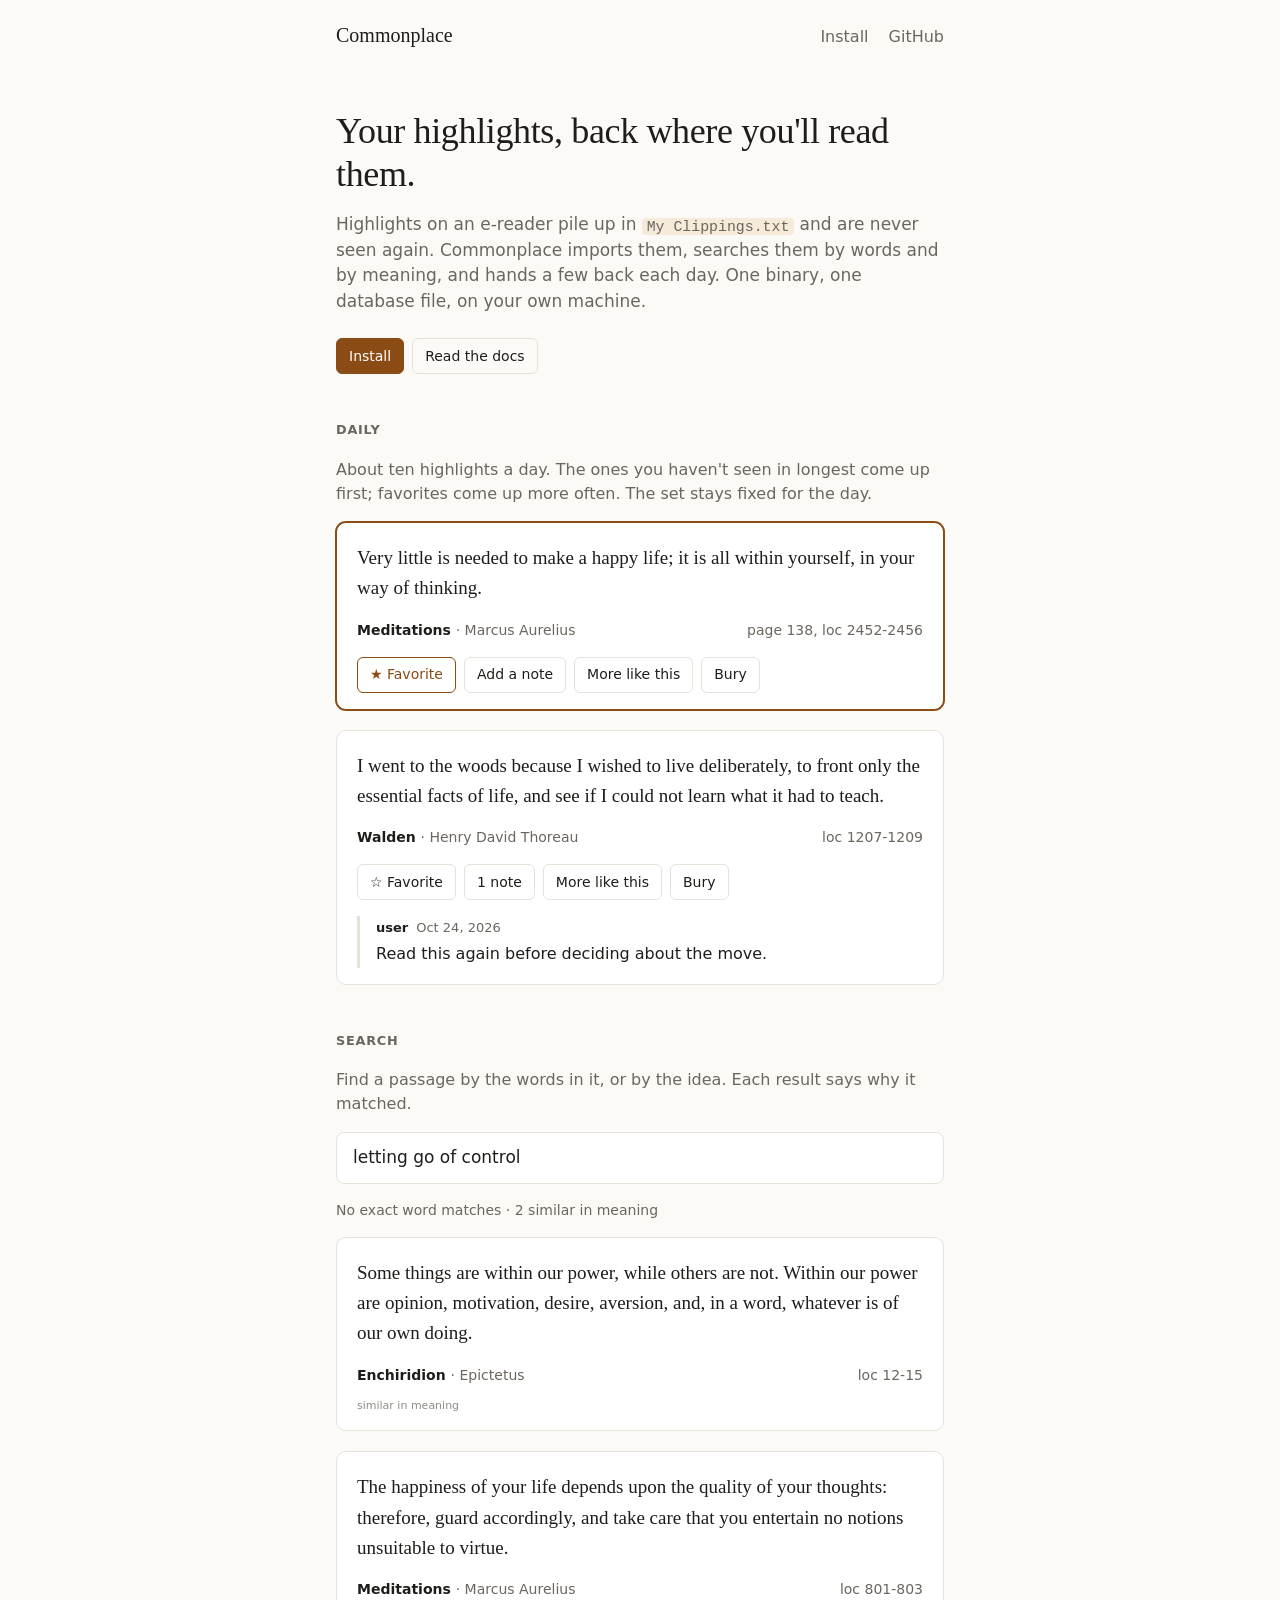
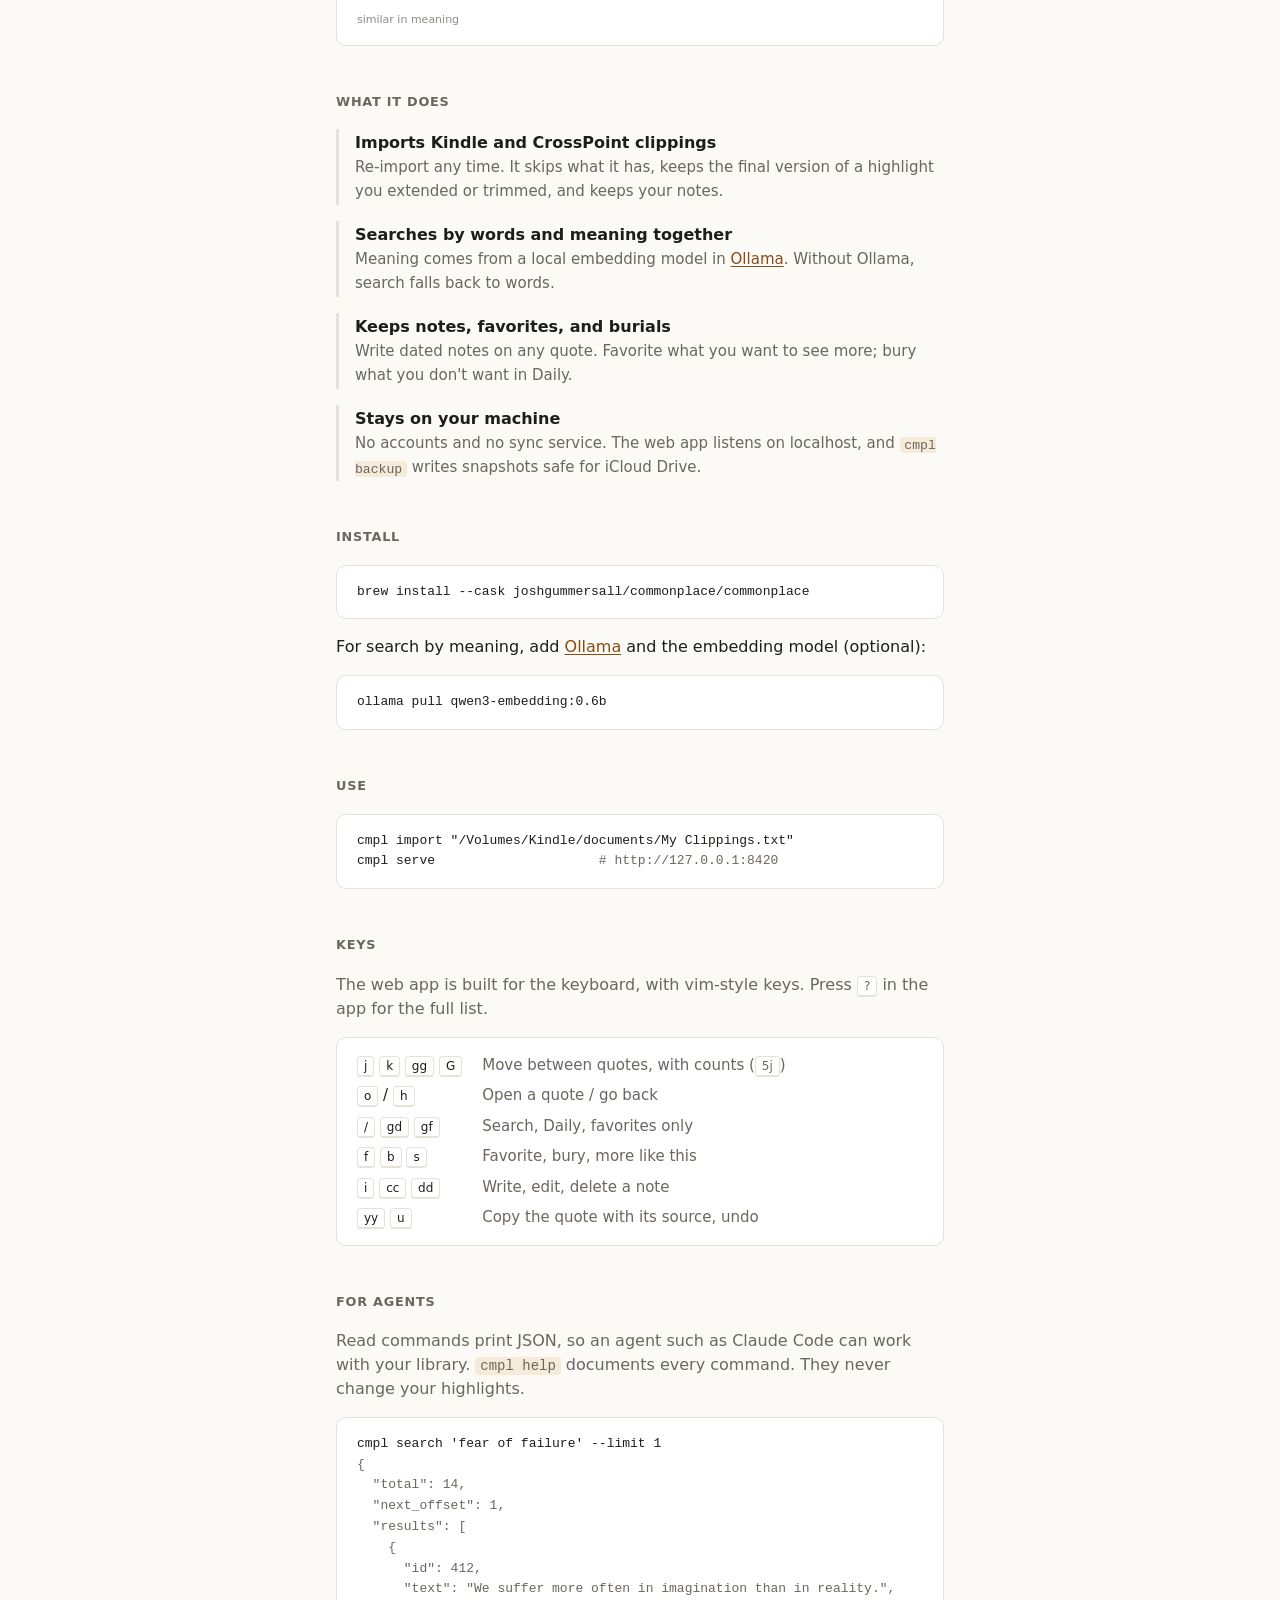
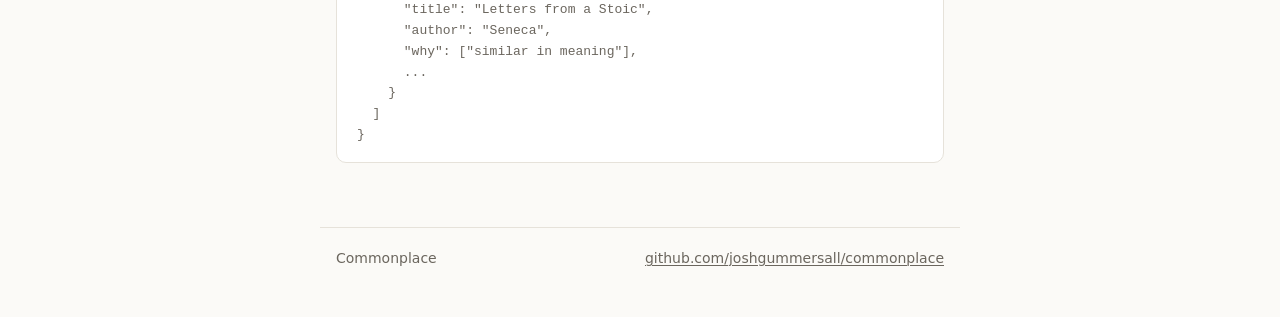
==== docs/index.html @ c81be95c "Add a landing page for commonplace.standardlabs.dev A static docs/ site, served by GitHub Pages from" ====
<!doctype html>
<html lang="en">
<head>
<meta charset="utf-8">
<meta name="viewport" content="width=device-width, initial-scale=1">
<title>Commonplace · your e-reader highlights, resurfaced</title>
<meta name="description" content="A personal, self-hosted home for your e-reader highlights: import them, search them by words and by meaning, and get a daily shuffle of past highlights back.">
<link rel="icon" href="data:,">
<style>
  /* Tokens and components follow internal/web/static/app.css. */
  :root {
    --bg: #fbfaf7;
    --surface: #ffffff;
    --text: #1f1d1a;
    --muted: #6b665e;
    --rule: #e6e2da;
    --accent: #8a4b14;
    --accent-soft: #f6ead9;
    --mark: #fde9a8;
    --focus: #2f6fdb;

    --serif: "Iowan Old Style", "Charter", "Palatino Linotype", Georgia, serif;
    --sans: system-ui, -apple-system, "Segoe UI", Roboto, sans-serif;
    --mono: ui-monospace, "SF Mono", Menlo, monospace;
    --measure: 40rem;
    color-scheme: light dark;
  }

  @media (prefers-color-scheme: dark) {
    :root {
      --bg: #171614;
      --surface: #1f1d1a;
      --text: #ebe7e0;
      --muted: #a39d93;
      --rule: #34312c;
      --accent: #e0a466;
      --accent-soft: #3a2c1d;
      --mark: #5b4a12;
      --focus: #7aa7ff;
    }
  }

  * { box-sizing: border-box; }

  body {
    margin: 0;
    background: var(--bg);
    color: var(--text);
    font: 16px/1.5 var(--sans);
    -webkit-text-size-adjust: 100%;
  }

  a { color: var(--accent); text-decoration-thickness: 1px; text-underline-offset: 2px; }
  :focus-visible { outline: 2px solid var(--focus); outline-offset: 2px; }

  header.site, main, footer.site {
    max-width: var(--measure);
    margin: 0 auto;
    padding: 0 16px;
  }

  header.site {
    display: flex;
    align-items: baseline;
    justify-content: space-between;
    gap: 1rem;
    padding-top: 1.25rem;
    padding-bottom: 1.25rem;
  }

  .brand { font-family: var(--serif); font-size: 1.25rem; color: var(--text); text-decoration: none; }
  nav { display: flex; gap: 1.25rem; }
  nav a { color: var(--muted); text-decoration: none; }
  nav a:hover { color: var(--text); }

  main { padding-bottom: 3rem; }

  .hero { margin: 2.5rem 0 2.5rem; }
  .hero h1 {
    font: 400 2.25rem/1.2 var(--serif);
    letter-spacing: -0.01em;
    margin: 0 0 1rem;
  }
  .hero p { font-size: 1.0625rem; color: var(--muted); margin: 0 0 1.5rem; }

  .page-title, h2 {
    font: 600 0.8rem/1.2 var(--sans);
    letter-spacing: 0.06em;
    text-transform: uppercase;
    color: var(--muted);
    margin: 3rem 0 1.25rem;
  }

  p { margin: 0 0 1rem; }
  .lede { color: var(--muted); }

  /* Cards */

  .cards { display: flex; flex-direction: column; gap: 1.25rem; }

  .card {
    background: var(--surface);
    border: 1px solid var(--rule);
    border-radius: 10px;
    padding: 1.25rem 1.25rem 1rem;
  }
  .card.is-current { border-color: var(--accent); box-shadow: 0 0 0 1px var(--accent); }

  blockquote { margin: 0; font-family: var(--serif); font-size: 1.1875rem; line-height: 1.6; }
  blockquote p { margin: 0; }

  mark { background: var(--mark); color: inherit; border-radius: 2px; padding: 0 1px; }

  .meta {
    display: flex;
    flex-wrap: wrap;
    justify-content: space-between;
    gap: 0.25rem 1rem;
    margin-top: 1rem;
    font-size: 0.875rem;
    color: var(--muted);
  }
  cite { font-style: normal; font-weight: 600; color: var(--text); }
  .author { white-space: nowrap; font-weight: 400; color: var(--muted); }
  .author::before { content: "· "; }

  .actions { display: flex; flex-wrap: wrap; gap: 0.5rem; margin-top: 1rem; }

  .button {
    font: inherit;
    font-size: 0.875rem;
    color: var(--text);
    background: transparent;
    border: 1px solid var(--rule);
    border-radius: 6px;
    padding: 0.375rem 0.75rem;
    min-height: 2.25rem;
    text-decoration: none;
    display: inline-flex;
    align-items: center;
  }
  a.button:hover { border-color: var(--muted); }
  .button.primary { background: var(--accent); border-color: var(--accent); color: var(--surface); }
  .button.on { color: var(--accent); border-color: var(--accent); }
  span.button { cursor: default; }

  .why { font-size: 0.6875rem; color: var(--muted); opacity: 0.75; margin: 0.75rem 0 0; }

  .search-box {
    font-size: 1.0625rem;
    color: var(--text);
    background: var(--surface);
    border: 1px solid var(--rule);
    border-radius: 8px;
    padding: 0.75rem 1rem;
    margin-bottom: 1rem;
  }
  .count { font-size: 0.875rem; color: var(--muted); margin: 0 0 1rem; }

  /* Notes */

  .note { border-left: 3px solid var(--rule); padding: 0.125rem 0 0.125rem 1rem; margin-top: 1rem; }
  .note header { font-size: 0.8125rem; color: var(--muted); display: flex; gap: 0.5rem; }
  .note .source { font-weight: 600; color: var(--text); }
  .note p { margin: 0.25rem 0 0; }

  /* Features */

  .features { list-style: none; margin: 0; padding: 0; display: grid; gap: 1rem; }
  .features li { border-left: 3px solid var(--rule); padding: 0.125rem 0 0.125rem 1rem; }
  .features strong { display: block; font-weight: 600; }
  .features span { color: var(--muted); font-size: 0.9375rem; }

  /* Code */

  pre, code { font-family: var(--mono); }
  pre {
    background: var(--surface);
    border: 1px solid var(--rule);
    border-radius: 10px;
    padding: 1rem 1.25rem;
    overflow-x: auto;
    font-size: 0.8125rem;
    line-height: 1.6;
    margin: 0 0 1rem;
  }
  :not(pre) > code {
    font-size: 0.875em;
    background: var(--accent-soft);
    border-radius: 4px;
    padding: 0.05rem 0.3rem;
  }
  .c { color: var(--muted); }

  /* Keys */

  kbd {
    font: 0.75rem/1 var(--sans);
    border: 1px solid var(--rule);
    border-bottom-width: 2px;
    border-radius: 4px;
    padding: 0.125rem 0.375rem;
    background: var(--surface);
  }
  .keys {
    display: grid;
    grid-template-columns: auto 1fr;
    gap: 0.5rem 1.25rem;
    margin: 0;
    font-size: 0.9375rem;
    background: var(--surface);
    border: 1px solid var(--rule);
    border-radius: 10px;
    padding: 1rem 1.25rem;
  }
  .keys dt { white-space: nowrap; }
  .keys dd { margin: 0; color: var(--muted); }

  footer.site {
    border-top: 1px solid var(--rule);
    padding-top: 1.25rem;
    padding-bottom: 3rem;
    font-size: 0.875rem;
    color: var(--muted);
    display: flex;
    flex-wrap: wrap;
    justify-content: space-between;
    gap: 0.5rem 1rem;
  }
  footer.site a { color: var(--muted); }

  @media (max-width: 30rem) {
    .hero h1 { font-size: 1.75rem; }
    .keys { grid-template-columns: 1fr; gap: 0.125rem; }
    .keys dd { margin-bottom: 0.5rem; }
  }
</style>
</head>
<body>
<header class="site">
  <a class="brand" href="/">Commonplace</a>
  <nav aria-label="Main">
    <a href="#install">Install</a>
    <a href="https://github.com/joshgummersall/commonplace">GitHub</a>
  </nav>
</header>

<main>
  <section class="hero">
    <h1>Your highlights, back where you'll read them.</h1>
    <p>Highlights on an e-reader pile up in <code>My Clippings.txt</code> and are never seen again.
      Commonplace imports them, searches them by words and by meaning, and hands a few back each day.
      One binary, one database file, on your own machine.</p>
    <div class="actions">
      <a class="button primary" href="#install">Install</a>
      <a class="button" href="https://github.com/joshgummersall/commonplace#readme">Read the docs</a>
    </div>
  </section>

  <h2 class="page-title">Daily</h2>
  <p class="lede">About ten highlights a day. The ones you haven't seen in longest come up first;
    favorites come up more often. The set stays fixed for the day.</p>
  <div class="cards">
    <article class="card is-current">
      <blockquote><p>Very little is needed to make a happy life; it is all within yourself, in your way of thinking.</p></blockquote>
      <footer class="meta">
        <cite>Meditations <span class="author">Marcus Aurelius</span></cite>
        <span>page 138, loc 2452-2456</span>
      </footer>
      <div class="actions">
        <span class="button on">★ Favorite</span>
        <span class="button">Add a note</span>
        <span class="button">More like this</span>
        <span class="button">Bury</span>
      </div>
    </article>
    <article class="card">
      <blockquote><p>I went to the woods because I wished to live deliberately, to front only the essential facts of life, and see if I could not learn what it had to teach.</p></blockquote>
      <footer class="meta">
        <cite>Walden <span class="author">Henry David Thoreau</span></cite>
        <span>loc 1207-1209</span>
      </footer>
      <div class="actions">
        <span class="button">☆ Favorite</span>
        <span class="button">1 note</span>
        <span class="button">More like this</span>
        <span class="button">Bury</span>
      </div>
      <div class="note">
        <header><span class="source">user</span><span>Oct 24, 2026</span></header>
        <p>Read this again before deciding about the move.</p>
      </div>
    </article>
  </div>

  <h2>Search</h2>
  <p class="lede">Find a passage by the words in it, or by the idea. Each result says why it matched.</p>
  <div class="search-box">letting go of control</div>
  <p class="count">No exact word matches · 2 similar in meaning</p>
  <div class="cards">
    <article class="card">
      <blockquote><p>Some things are within our power, while others are not. Within our power are opinion, motivation, desire, aversion, and, in a word, whatever is of our own doing.</p></blockquote>
      <footer class="meta">
        <cite>Enchiridion <span class="author">Epictetus</span></cite>
        <span>loc 12-15</span>
      </footer>
      <p class="why">similar in meaning</p>
    </article>
    <article class="card">
      <blockquote><p>The happiness of your life depends upon the quality of your thoughts: therefore, guard accordingly, and take care that you entertain no notions unsuitable to virtue.</p></blockquote>
      <footer class="meta">
        <cite>Meditations <span class="author">Marcus Aurelius</span></cite>
        <span>loc 801-803</span>
      </footer>
      <p class="why">similar in meaning</p>
    </article>
  </div>

  <h2>What it does</h2>
  <ul class="features">
    <li><strong>Imports Kindle and CrossPoint clippings</strong>
      <span>Re-import any time. It skips what it has, keeps the final version of a highlight you extended or trimmed, and keeps your notes.</span></li>
    <li><strong>Searches by words and meaning together</strong>
      <span>Meaning comes from a local embedding model in <a href="https://ollama.com/">Ollama</a>. Without Ollama, search falls back to words.</span></li>
    <li><strong>Keeps notes, favorites, and burials</strong>
      <span>Write dated notes on any quote. Favorite what you want to see more; bury what you don't want in Daily.</span></li>
    <li><strong>Stays on your machine</strong>
      <span>No accounts and no sync service. The web app listens on localhost, and <code>cmpl backup</code> writes snapshots safe for iCloud Drive.</span></li>
  </ul>

  <h2 id="install">Install</h2>
  <pre><code>brew install --cask joshgummersall/commonplace/commonplace</code></pre>
  <p>For search by meaning, add <a href="https://ollama.com/">Ollama</a> and the embedding model (optional):</p>
  <pre><code>ollama pull qwen3-embedding:0.6b</code></pre>

  <h2>Use</h2>
  <pre><code>cmpl import "/Volumes/Kindle/documents/My Clippings.txt"
cmpl serve                     <span class="c"># http://127.0.0.1:8420</span></code></pre>

  <h2>Keys</h2>
  <p class="lede">The web app is built for the keyboard, with vim-style keys. Press <kbd>?</kbd> in the app for the full list.</p>
  <dl class="keys">
    <dt><kbd>j</kbd> <kbd>k</kbd> <kbd>gg</kbd> <kbd>G</kbd></dt><dd>Move between quotes, with counts (<kbd>5j</kbd>)</dd>
    <dt><kbd>o</kbd> / <kbd>h</kbd></dt><dd>Open a quote / go back</dd>
    <dt><kbd>/</kbd> <kbd>gd</kbd> <kbd>gf</kbd></dt><dd>Search, Daily, favorites only</dd>
    <dt><kbd>f</kbd> <kbd>b</kbd> <kbd>s</kbd></dt><dd>Favorite, bury, more like this</dd>
    <dt><kbd>i</kbd> <kbd>cc</kbd> <kbd>dd</kbd></dt><dd>Write, edit, delete a note</dd>
    <dt><kbd>yy</kbd> <kbd>u</kbd></dt><dd>Copy the quote with its source, undo</dd>
  </dl>

  <h2>For agents</h2>
  <p class="lede">Read commands print JSON, so an agent such as Claude Code can work with your library.
    <code>cmpl help</code> documents every command. They never change your highlights.</p>
  <pre><code>cmpl search 'fear of failure' --limit 1
<span class="c">{
  "total": 14,
  "next_offset": 1,
  "results": [
    {
      "id": 412,
      "text": "We suffer more often in imagination than in reality.",
      "title": "Letters from a Stoic",
      "author": "Seneca",
      "why": ["similar in meaning"],
      ...
    }
  ]
}</span></code></pre>
</main>

<footer class="site">
  <span>Commonplace</span>
  <a href="https://github.com/joshgummersall/commonplace">github.com/joshgummersall/commonplace</a>
</footer>
</body>
</html>
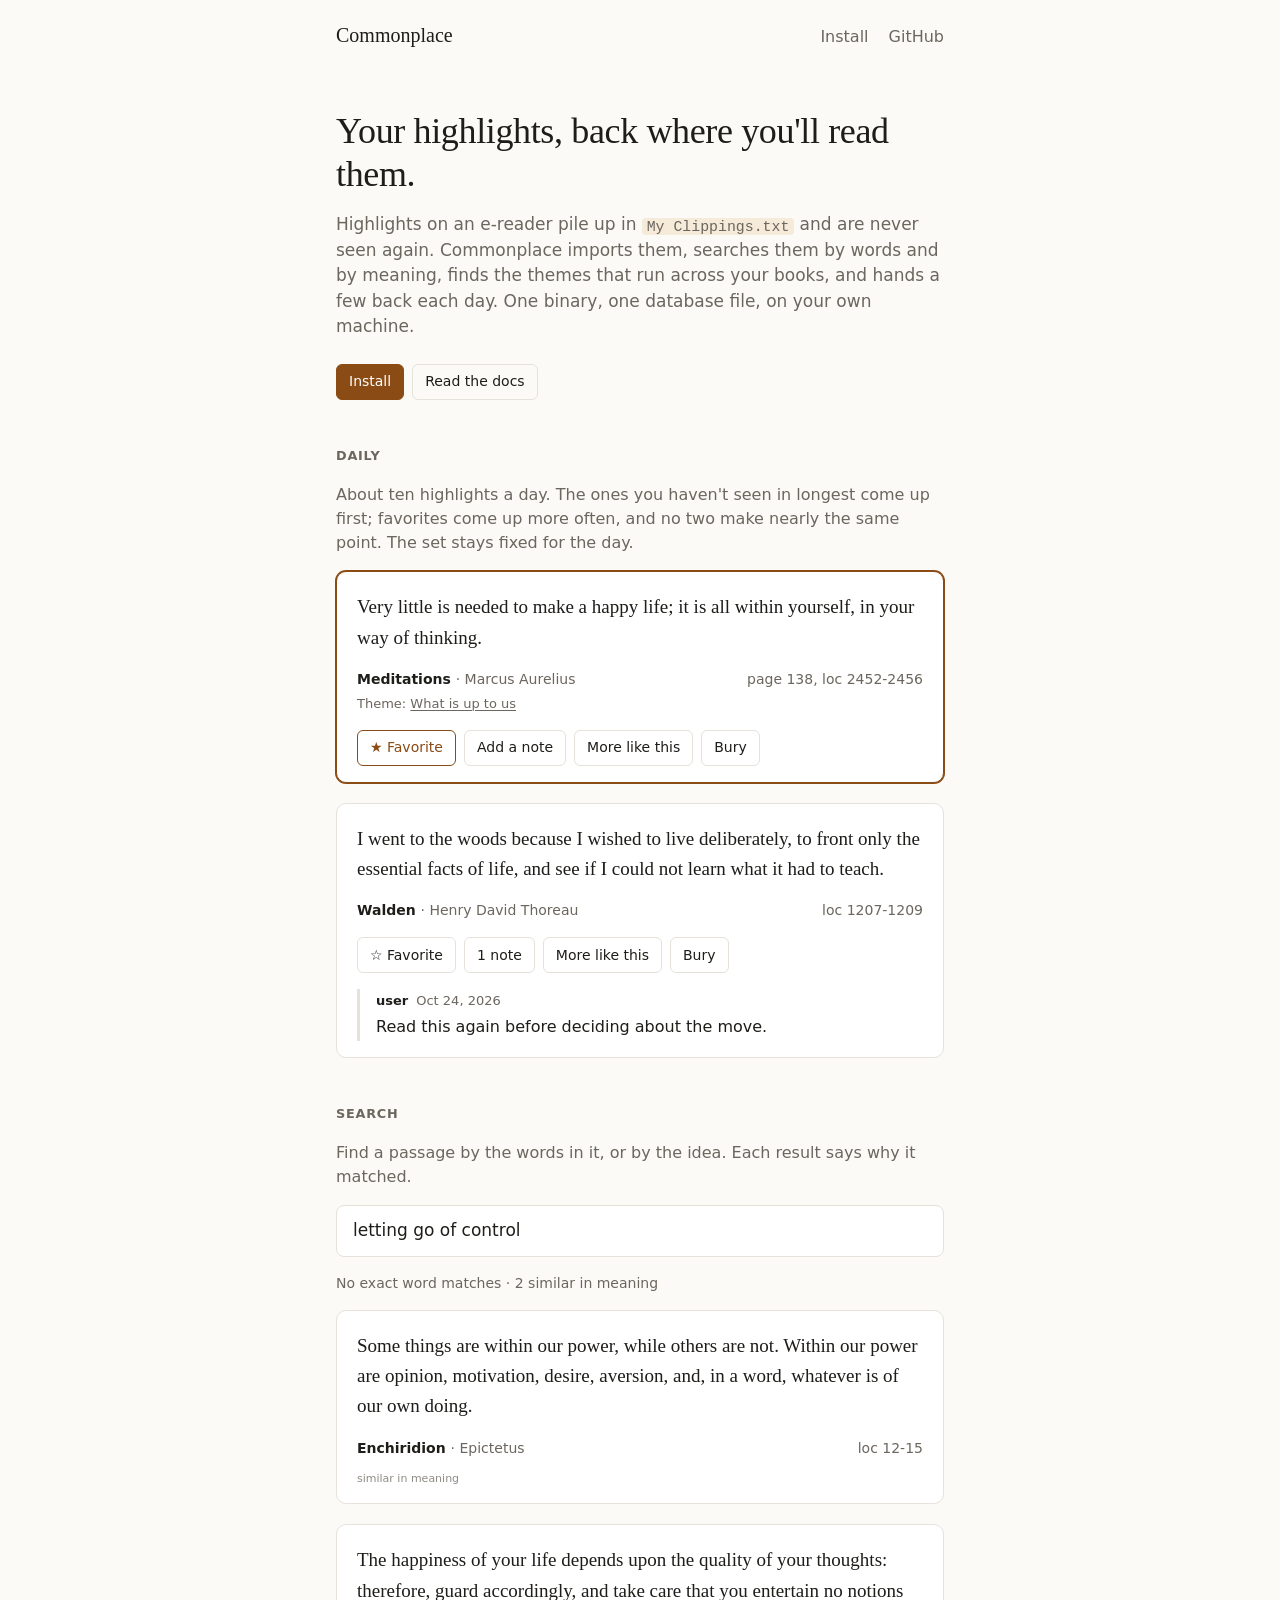
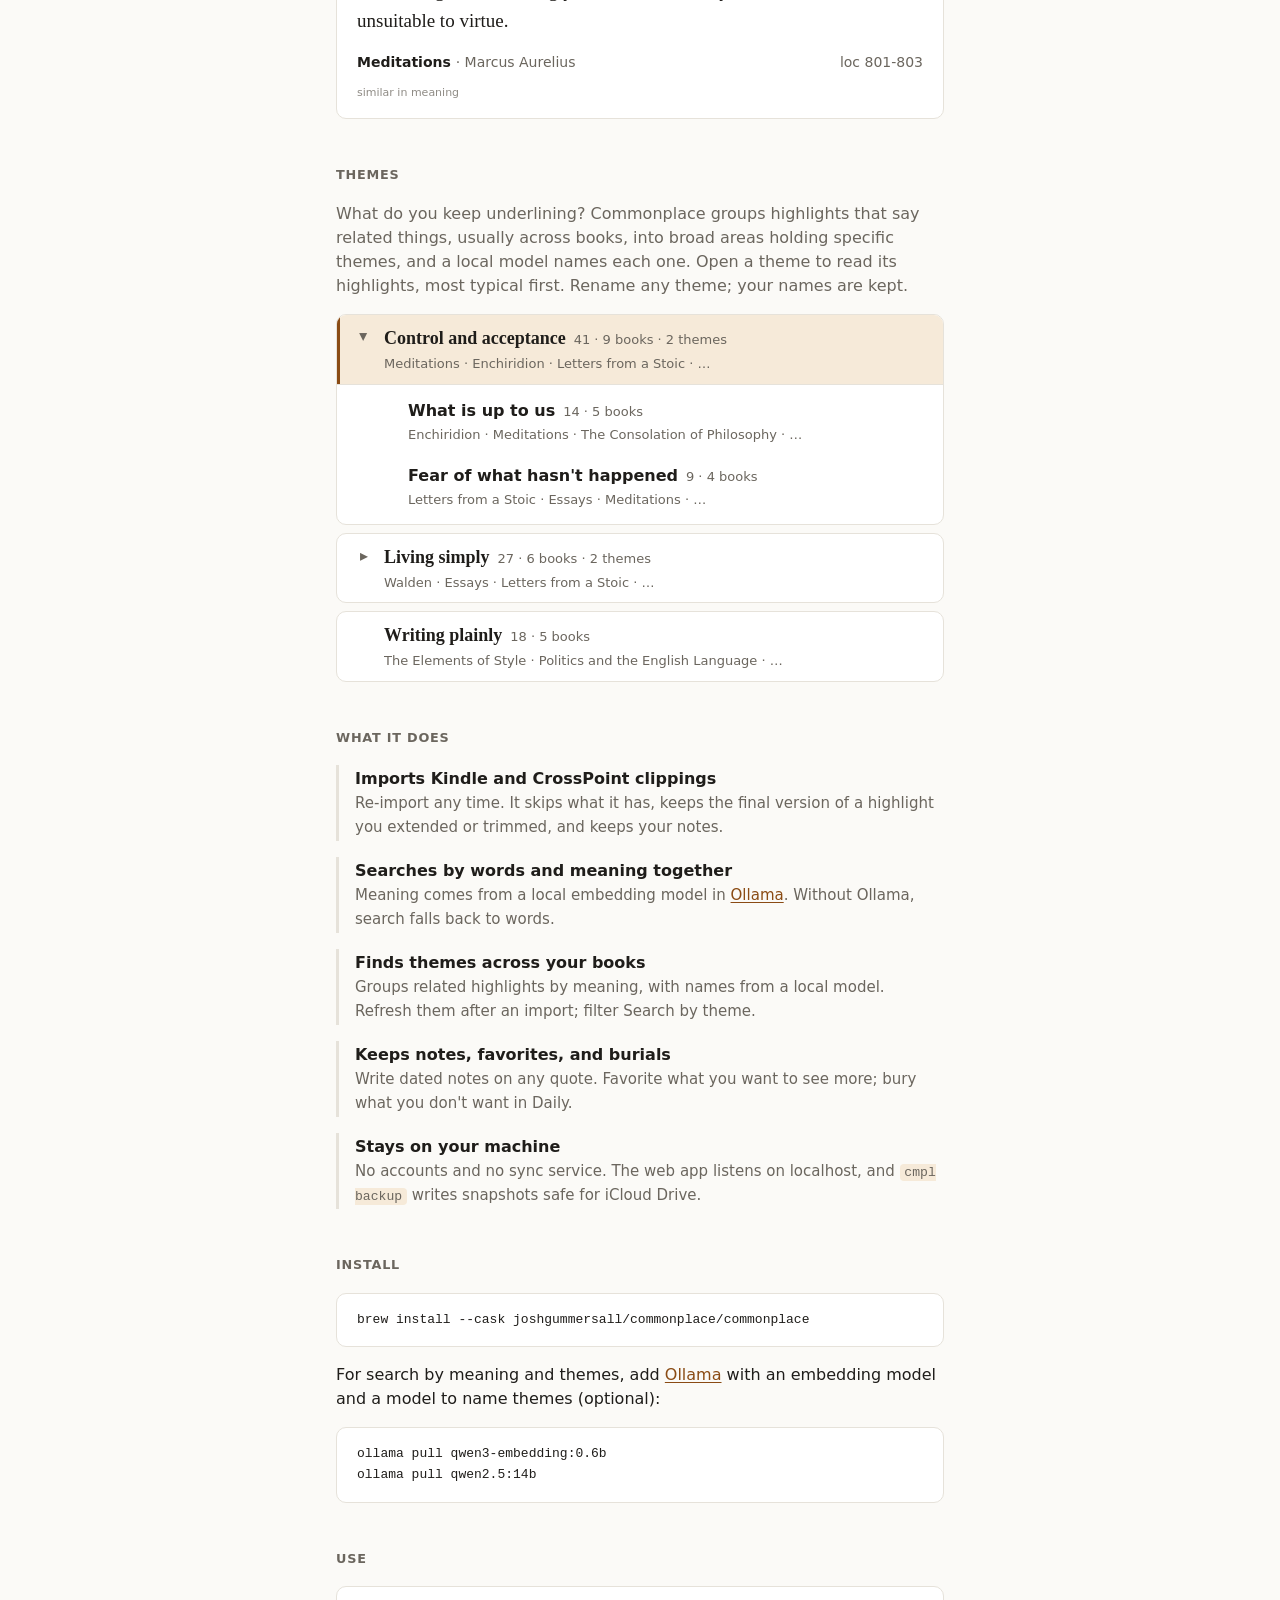
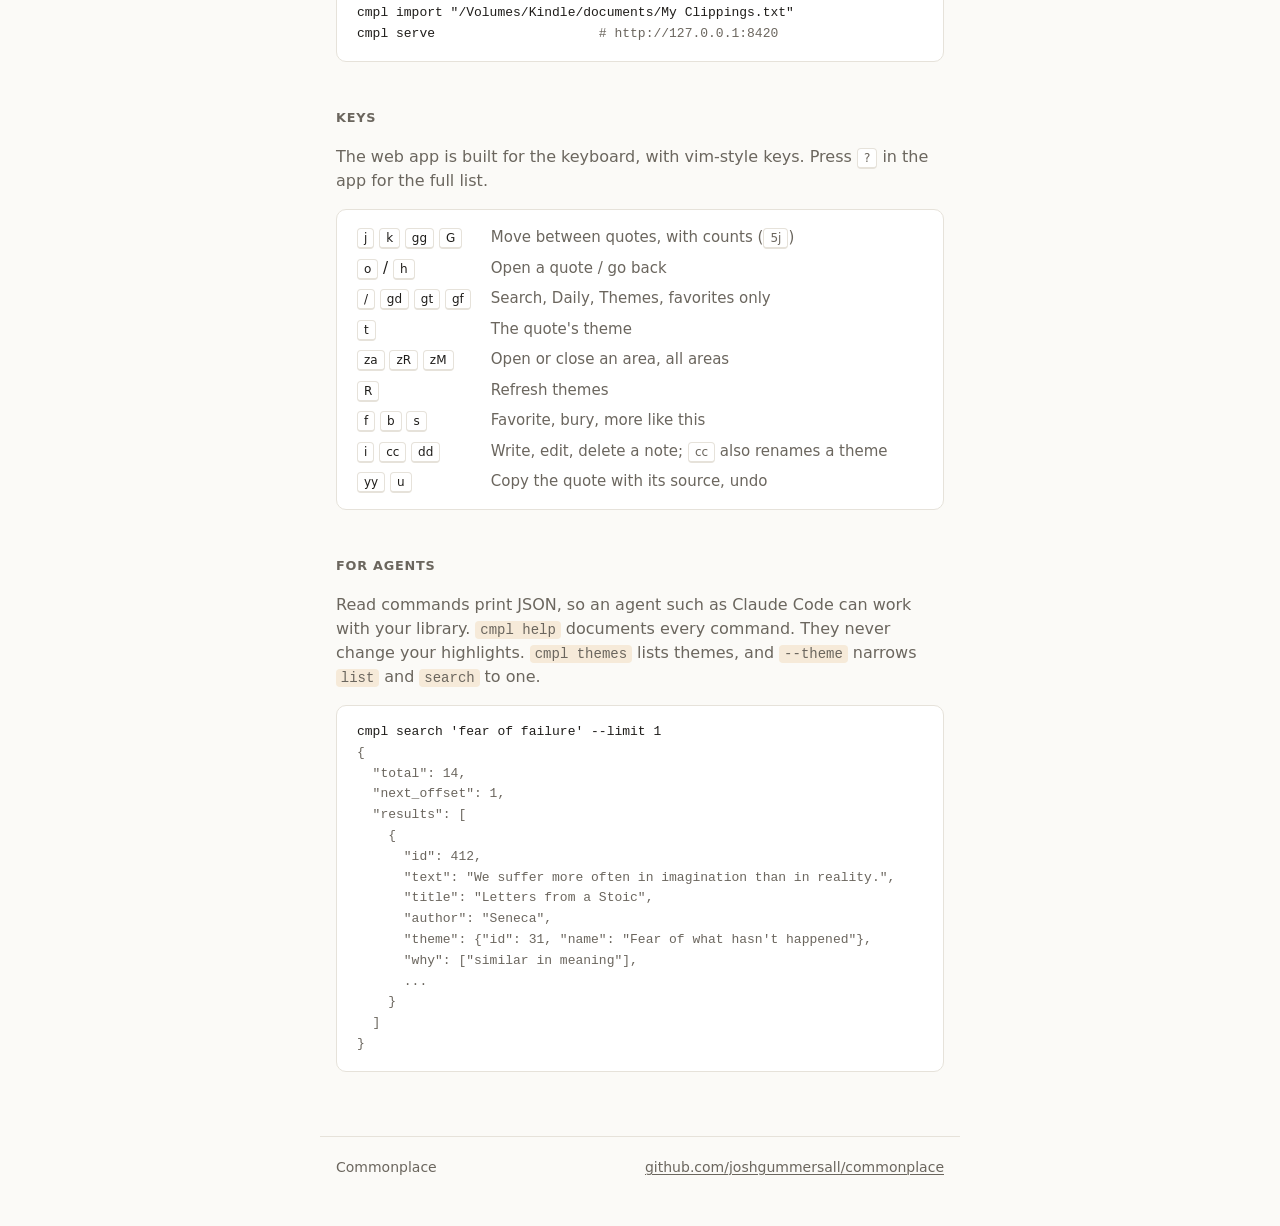
==== commit 6d6e4041: "Show themes and varied Daily on the landing page Adds a Themes section with a static mock of the The" ====
--- a/docs/index.html
+++ b/docs/index.html
@@ -4,7 +4,7 @@
 <meta charset="utf-8">
 <meta name="viewport" content="width=device-width, initial-scale=1">
 <title>Commonplace · your e-reader highlights, resurfaced</title>
-<meta name="description" content="A personal, self-hosted home for your e-reader highlights: import them, search them by words and by meaning, and get a daily shuffle of past highlights back.">
+<meta name="description" content="A personal, self-hosted home for your e-reader highlights: import them, search them by words and by meaning, see the themes that run across your books, and get a daily shuffle of past highlights back.">
 <link rel="icon" href="data:,">
 <style>
   /* Tokens and components follow internal/web/static/app.css. */
@@ -157,6 +157,25 @@
   }
   .count { font-size: 0.875rem; color: var(--muted); margin: 0 0 1rem; }
 
+  .theme-link { flex-basis: 100%; font-size: 0.8125rem; }
+  .theme-link a { color: var(--muted); }
+
+  /* Themes */
+
+  .areas { display: flex; flex-direction: column; gap: 0.5rem; }
+  .area { background: var(--surface); border: 1px solid var(--rule); border-radius: 10px; overflow: hidden; }
+  .area-themes { border-top: 1px solid var(--rule); padding: 0.25rem 0; }
+  .theme-row { display: flex; align-items: flex-start; gap: 0.5rem; padding: 0.625rem 0.75rem; border-left: 3px solid transparent; }
+  .theme-row.is-current { border-left-color: var(--accent); background: var(--accent-soft); }
+  .area-themes .theme-row { padding-left: 2.25rem; }
+  .fold { flex: none; width: 1.5rem; color: var(--muted); text-align: center; }
+  .fold.open { transform: rotate(90deg); }
+  .theme-main { flex: 1; min-width: 0; }
+  .theme-name { font-weight: 600; }
+  .is-area .theme-name { font-family: var(--serif); font-size: 1.125rem; }
+  .theme-count { font-size: 0.8125rem; color: var(--muted); margin-left: 0.5rem; white-space: nowrap; }
+  .theme-books { margin: 0.125rem 0 0; font-size: 0.8125rem; color: var(--muted); overflow: hidden; text-overflow: ellipsis; white-space: nowrap; }
+
   /* Notes */
 
   .note { border-left: 3px solid var(--rule); padding: 0.125rem 0 0.125rem 1rem; margin-top: 1rem; }
@@ -249,7 +268,8 @@
   <section class="hero">
     <h1>Your highlights, back where you'll read them.</h1>
     <p>Highlights on an e-reader pile up in <code>My Clippings.txt</code> and are never seen again.
-      Commonplace imports them, searches them by words and by meaning, and hands a few back each day.
+      Commonplace imports them, searches them by words and by meaning, finds the themes that run
+      across your books, and hands a few back each day.
       One binary, one database file, on your own machine.</p>
     <div class="actions">
       <a class="button primary" href="#install">Install</a>
@@ -259,13 +279,14 @@
 
   <h2 class="page-title">Daily</h2>
   <p class="lede">About ten highlights a day. The ones you haven't seen in longest come up first;
-    favorites come up more often. The set stays fixed for the day.</p>
+    favorites come up more often, and no two make nearly the same point. The set stays fixed for the day.</p>
   <div class="cards">
     <article class="card is-current">
       <blockquote><p>Very little is needed to make a happy life; it is all within yourself, in your way of thinking.</p></blockquote>
       <footer class="meta">
         <cite>Meditations <span class="author">Marcus Aurelius</span></cite>
         <span>page 138, loc 2452-2456</span>
+        <span class="theme-link">Theme: <a href="#themes">What is up to us</a></span>
       </footer>
       <div class="actions">
         <span class="button on">★ Favorite</span>
@@ -316,12 +337,64 @@
     </article>
   </div>
 
+  <h2 id="themes">Themes</h2>
+  <p class="lede">What do you keep underlining? Commonplace groups highlights that say related things,
+    usually across books, into broad areas holding specific themes, and a local model names each one.
+    Open a theme to read its highlights, most typical first. Rename any theme; your names are kept.</p>
+  <div class="areas">
+    <section class="area">
+      <div class="theme-row is-area is-current">
+        <span class="fold open" aria-hidden="true">▸</span>
+        <div class="theme-main">
+          <span class="theme-name">Control and acceptance</span><span class="theme-count">41 · 9 books · 2 themes</span>
+          <p class="theme-books">Meditations · Enchiridion · Letters from a Stoic · …</p>
+        </div>
+      </div>
+      <div class="area-themes">
+        <div class="theme-row">
+          <span class="fold" aria-hidden="true"></span>
+          <div class="theme-main">
+            <span class="theme-name">What is up to us</span><span class="theme-count">14 · 5 books</span>
+            <p class="theme-books">Enchiridion · Meditations · The Consolation of Philosophy · …</p>
+          </div>
+        </div>
+        <div class="theme-row">
+          <span class="fold" aria-hidden="true"></span>
+          <div class="theme-main">
+            <span class="theme-name">Fear of what hasn't happened</span><span class="theme-count">9 · 4 books</span>
+            <p class="theme-books">Letters from a Stoic · Essays · Meditations · …</p>
+          </div>
+        </div>
+      </div>
+    </section>
+    <section class="area">
+      <div class="theme-row is-area">
+        <span class="fold" aria-hidden="true">▸</span>
+        <div class="theme-main">
+          <span class="theme-name">Living simply</span><span class="theme-count">27 · 6 books · 2 themes</span>
+          <p class="theme-books">Walden · Essays · Letters from a Stoic · …</p>
+        </div>
+      </div>
+    </section>
+    <section class="area">
+      <div class="theme-row is-area">
+        <span class="fold" aria-hidden="true"></span>
+        <div class="theme-main">
+          <span class="theme-name">Writing plainly</span><span class="theme-count">18 · 5 books</span>
+          <p class="theme-books">The Elements of Style · Politics and the English Language · …</p>
+        </div>
+      </div>
+    </section>
+  </div>
+
   <h2>What it does</h2>
   <ul class="features">
     <li><strong>Imports Kindle and CrossPoint clippings</strong>
       <span>Re-import any time. It skips what it has, keeps the final version of a highlight you extended or trimmed, and keeps your notes.</span></li>
     <li><strong>Searches by words and meaning together</strong>
       <span>Meaning comes from a local embedding model in <a href="https://ollama.com/">Ollama</a>. Without Ollama, search falls back to words.</span></li>
+    <li><strong>Finds themes across your books</strong>
+      <span>Groups related highlights by meaning, with names from a local model. Refresh them after an import; filter Search by theme.</span></li>
     <li><strong>Keeps notes, favorites, and burials</strong>
       <span>Write dated notes on any quote. Favorite what you want to see more; bury what you don't want in Daily.</span></li>
     <li><strong>Stays on your machine</strong>
@@ -330,8 +403,9 @@
 
   <h2 id="install">Install</h2>
   <pre><code>brew install --cask joshgummersall/commonplace/commonplace</code></pre>
-  <p>For search by meaning, add <a href="https://ollama.com/">Ollama</a> and the embedding model (optional):</p>
-  <pre><code>ollama pull qwen3-embedding:0.6b</code></pre>
+  <p>For search by meaning and themes, add <a href="https://ollama.com/">Ollama</a> with an embedding model and a model to name themes (optional):</p>
+  <pre><code>ollama pull qwen3-embedding:0.6b
+ollama pull qwen2.5:14b</code></pre>
 
   <h2>Use</h2>
   <pre><code>cmpl import "/Volumes/Kindle/documents/My Clippings.txt"
@@ -342,15 +416,19 @@
   <dl class="keys">
     <dt><kbd>j</kbd> <kbd>k</kbd> <kbd>gg</kbd> <kbd>G</kbd></dt><dd>Move between quotes, with counts (<kbd>5j</kbd>)</dd>
     <dt><kbd>o</kbd> / <kbd>h</kbd></dt><dd>Open a quote / go back</dd>
-    <dt><kbd>/</kbd> <kbd>gd</kbd> <kbd>gf</kbd></dt><dd>Search, Daily, favorites only</dd>
+    <dt><kbd>/</kbd> <kbd>gd</kbd> <kbd>gt</kbd> <kbd>gf</kbd></dt><dd>Search, Daily, Themes, favorites only</dd>
+    <dt><kbd>t</kbd></dt><dd>The quote's theme</dd>
+    <dt><kbd>za</kbd> <kbd>zR</kbd> <kbd>zM</kbd></dt><dd>Open or close an area, all areas</dd>
+    <dt><kbd>R</kbd></dt><dd>Refresh themes</dd>
     <dt><kbd>f</kbd> <kbd>b</kbd> <kbd>s</kbd></dt><dd>Favorite, bury, more like this</dd>
-    <dt><kbd>i</kbd> <kbd>cc</kbd> <kbd>dd</kbd></dt><dd>Write, edit, delete a note</dd>
+    <dt><kbd>i</kbd> <kbd>cc</kbd> <kbd>dd</kbd></dt><dd>Write, edit, delete a note; <kbd>cc</kbd> also renames a theme</dd>
     <dt><kbd>yy</kbd> <kbd>u</kbd></dt><dd>Copy the quote with its source, undo</dd>
   </dl>
 
   <h2>For agents</h2>
   <p class="lede">Read commands print JSON, so an agent such as Claude Code can work with your library.
-    <code>cmpl help</code> documents every command. They never change your highlights.</p>
+    <code>cmpl help</code> documents every command. They never change your highlights.
+    <code>cmpl themes</code> lists themes, and <code>--theme</code> narrows <code>list</code> and <code>search</code> to one.</p>
   <pre><code>cmpl search 'fear of failure' --limit 1
 <span class="c">{
   "total": 14,
@@ -361,6 +439,7 @@
       "text": "We suffer more often in imagination than in reality.",
       "title": "Letters from a Stoic",
       "author": "Seneca",
+      "theme": {"id": 31, "name": "Fear of what hasn't happened"},
       "why": ["similar in meaning"],
       ...
     }
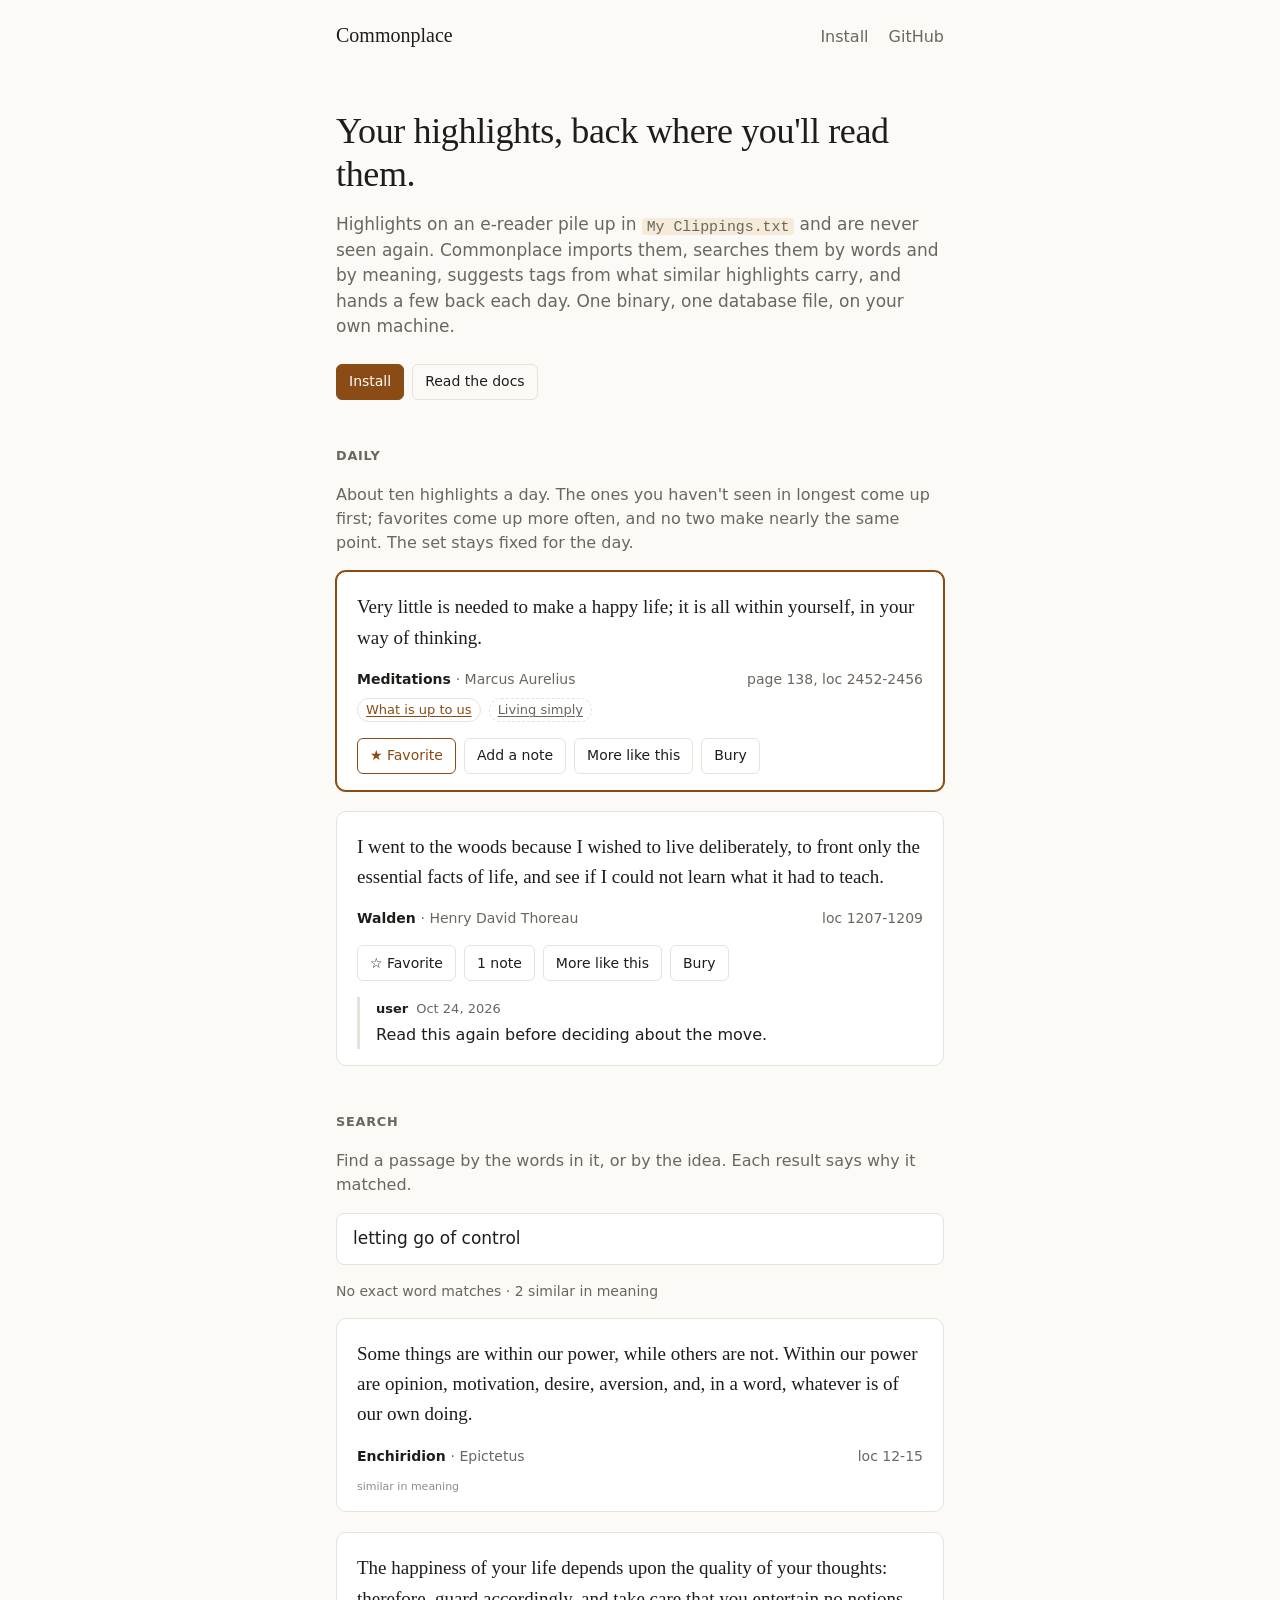
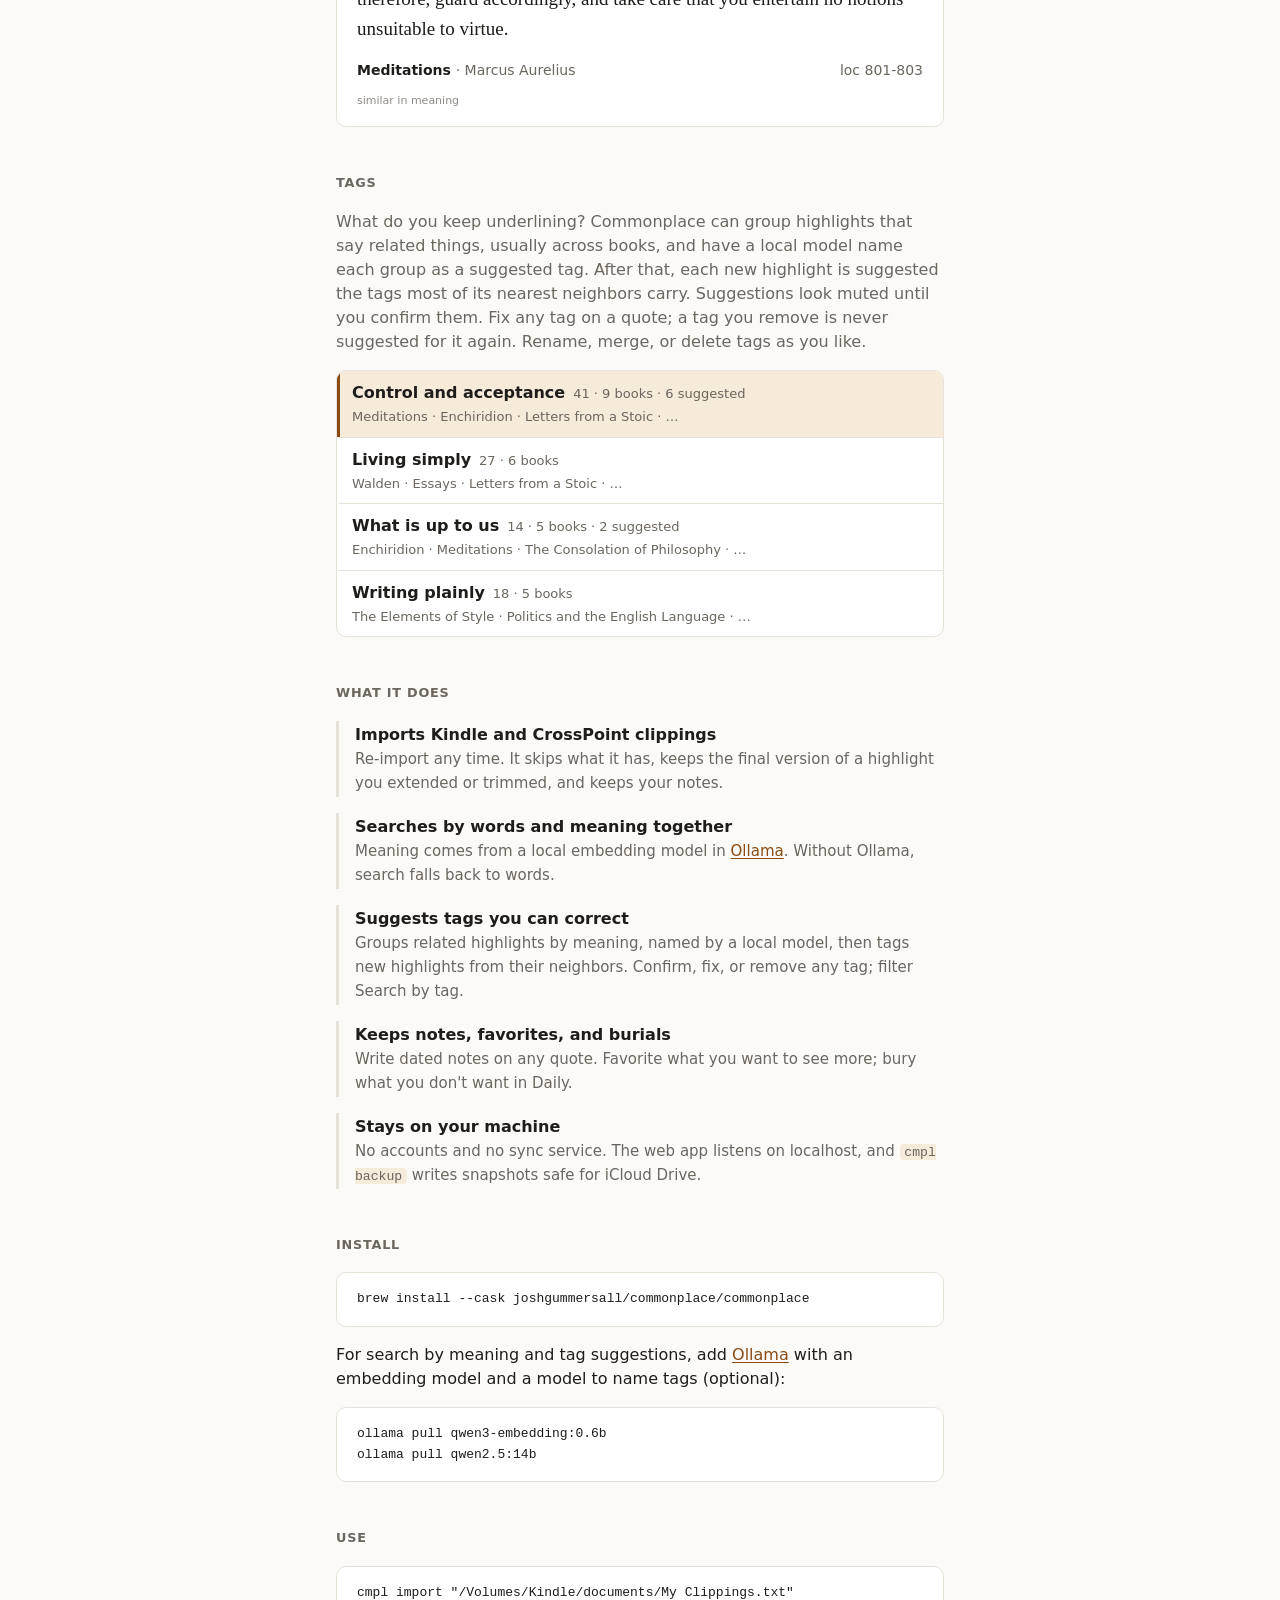
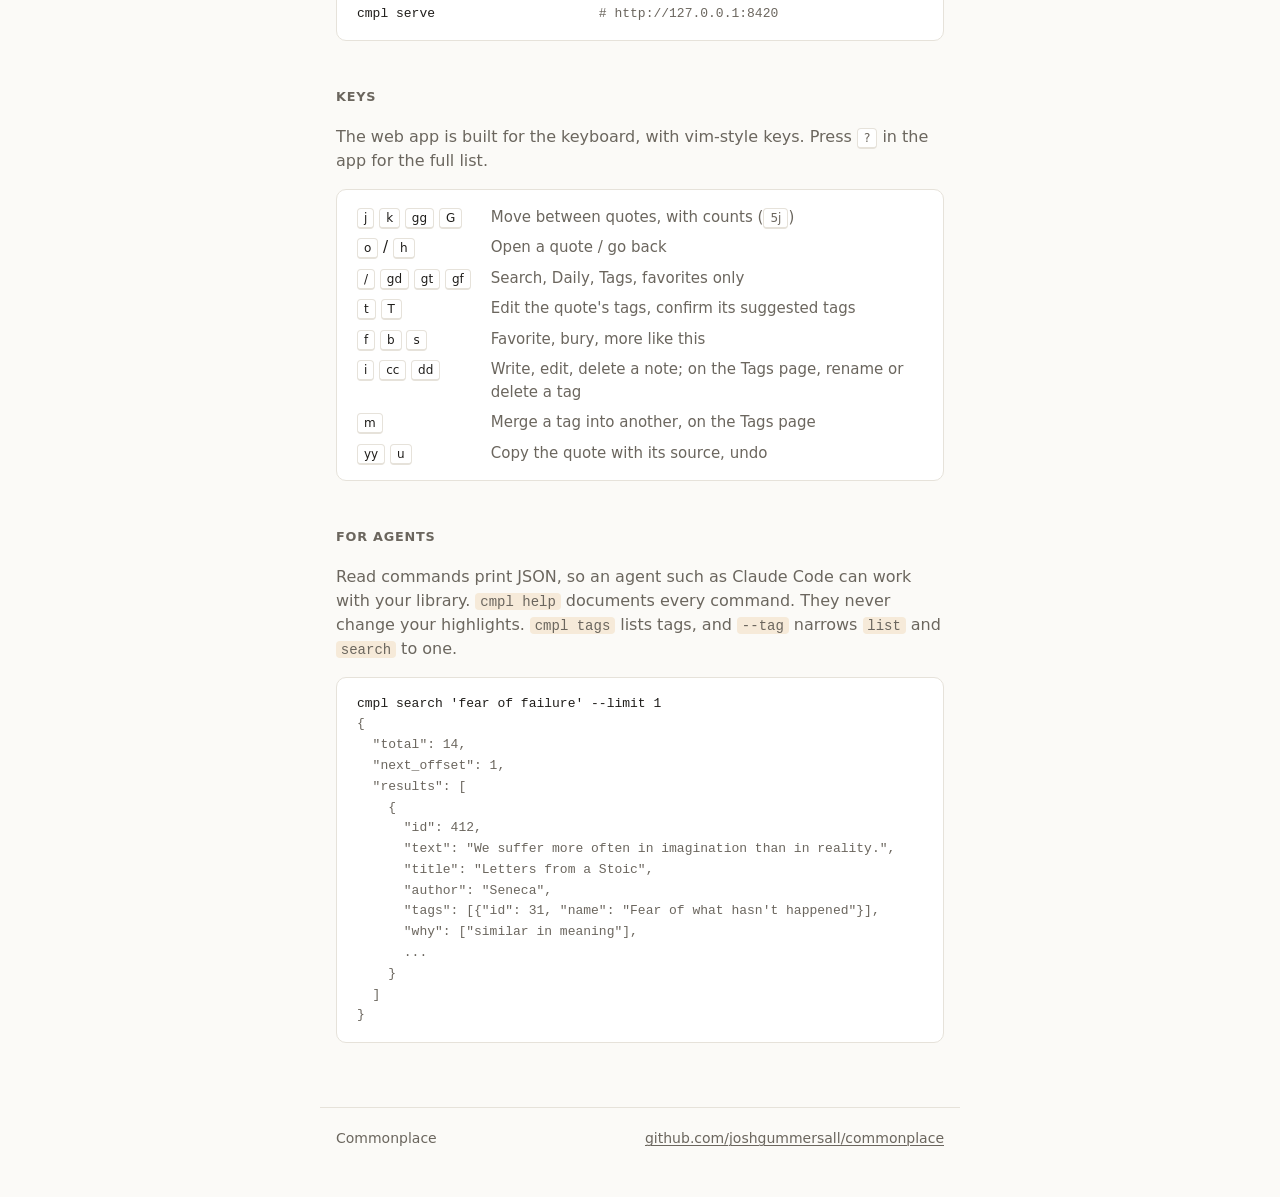
==== commit 397edfb3: "Replace themes with editable, suggested tags Themes grouped some highlights where they don't belong " ====
--- a/docs/index.html
+++ b/docs/index.html
@@ -4,7 +4,7 @@
 <meta charset="utf-8">
 <meta name="viewport" content="width=device-width, initial-scale=1">
 <title>Commonplace · your e-reader highlights, resurfaced</title>
-<meta name="description" content="A personal, self-hosted home for your e-reader highlights: import them, search them by words and by meaning, see the themes that run across your books, and get a daily shuffle of past highlights back.">
+<meta name="description" content="A personal, self-hosted home for your e-reader highlights: import them, search them by words and by meaning, tag them, with suggestions from a local model, and get a daily shuffle of past highlights back.">
 <link rel="icon" href="data:,">
 <style>
   /* Tokens and components follow internal/web/static/app.css. */
@@ -157,24 +157,20 @@
   }
   .count { font-size: 0.875rem; color: var(--muted); margin: 0 0 1rem; }
 
-  .theme-link { flex-basis: 100%; font-size: 0.8125rem; }
-  .theme-link a { color: var(--muted); }
-
-  /* Themes */
-
-  .areas { display: flex; flex-direction: column; gap: 0.5rem; }
-  .area { background: var(--surface); border: 1px solid var(--rule); border-radius: 10px; overflow: hidden; }
-  .area-themes { border-top: 1px solid var(--rule); padding: 0.25rem 0; }
-  .theme-row { display: flex; align-items: flex-start; gap: 0.5rem; padding: 0.625rem 0.75rem; border-left: 3px solid transparent; }
-  .theme-row.is-current { border-left-color: var(--accent); background: var(--accent-soft); }
-  .area-themes .theme-row { padding-left: 2.25rem; }
-  .fold { flex: none; width: 1.5rem; color: var(--muted); text-align: center; }
-  .fold.open { transform: rotate(90deg); }
-  .theme-main { flex: 1; min-width: 0; }
-  .theme-name { font-weight: 600; }
-  .is-area .theme-name { font-family: var(--serif); font-size: 1.125rem; }
-  .theme-count { font-size: 0.8125rem; color: var(--muted); margin-left: 0.5rem; white-space: nowrap; }
-  .theme-books { margin: 0.125rem 0 0; font-size: 0.8125rem; color: var(--muted); overflow: hidden; text-overflow: ellipsis; white-space: nowrap; }
+  .card-tags { display: flex; flex-wrap: wrap; gap: 0.375rem 0.5rem; margin-top: 0.5rem; font-size: 0.8125rem; }
+  .tag { border: 1px solid var(--rule); border-radius: 999px; padding: 0.0625rem 0.5rem; }
+  .tag.is-suggested { color: var(--muted); border-style: dashed; }
+
+  /* Tags */
+
+  .tag-list { background: var(--surface); border: 1px solid var(--rule); border-radius: 10px; overflow: hidden; }
+  .tag-row { display: flex; align-items: flex-start; gap: 0.5rem; padding: 0.625rem 0.75rem; border-left: 3px solid transparent; }
+  .tag-row + .tag-row { border-top: 1px solid var(--rule); }
+  .tag-row.is-current { border-left-color: var(--accent); background: var(--accent-soft); }
+  .tag-main { flex: 1; min-width: 0; }
+  .tag-name { font-weight: 600; }
+  .tag-count { font-size: 0.8125rem; color: var(--muted); margin-left: 0.5rem; white-space: nowrap; }
+  .tag-books { margin: 0.125rem 0 0; font-size: 0.8125rem; color: var(--muted); overflow: hidden; text-overflow: ellipsis; white-space: nowrap; }
 
   /* Notes */
 
@@ -268,8 +264,8 @@
   <section class="hero">
     <h1>Your highlights, back where you'll read them.</h1>
     <p>Highlights on an e-reader pile up in <code>My Clippings.txt</code> and are never seen again.
-      Commonplace imports them, searches them by words and by meaning, finds the themes that run
-      across your books, and hands a few back each day.
+      Commonplace imports them, searches them by words and by meaning, suggests tags from what
+      similar highlights carry, and hands a few back each day.
       One binary, one database file, on your own machine.</p>
     <div class="actions">
       <a class="button primary" href="#install">Install</a>
@@ -286,8 +282,8 @@
       <footer class="meta">
         <cite>Meditations <span class="author">Marcus Aurelius</span></cite>
         <span>page 138, loc 2452-2456</span>
-        <span class="theme-link">Theme: <a href="#themes">What is up to us</a></span>
       </footer>
+      <div class="card-tags"><a class="tag" href="#tags">What is up to us</a><a class="tag is-suggested" href="#tags">Living simply</a></div>
       <div class="actions">
         <span class="button on">★ Favorite</span>
         <span class="button">Add a note</span>
@@ -337,54 +333,37 @@
     </article>
   </div>
 
-  <h2 id="themes">Themes</h2>
-  <p class="lede">What do you keep underlining? Commonplace groups highlights that say related things,
-    usually across books, into broad areas holding specific themes, and a local model names each one.
-    Open a theme to read its highlights, most typical first. Rename any theme; your names are kept.</p>
-  <div class="areas">
-    <section class="area">
-      <div class="theme-row is-area is-current">
-        <span class="fold open" aria-hidden="true">▸</span>
-        <div class="theme-main">
-          <span class="theme-name">Control and acceptance</span><span class="theme-count">41 · 9 books · 2 themes</span>
-          <p class="theme-books">Meditations · Enchiridion · Letters from a Stoic · …</p>
-        </div>
-      </div>
-      <div class="area-themes">
-        <div class="theme-row">
-          <span class="fold" aria-hidden="true"></span>
-          <div class="theme-main">
-            <span class="theme-name">What is up to us</span><span class="theme-count">14 · 5 books</span>
-            <p class="theme-books">Enchiridion · Meditations · The Consolation of Philosophy · …</p>
-          </div>
-        </div>
-        <div class="theme-row">
-          <span class="fold" aria-hidden="true"></span>
-          <div class="theme-main">
-            <span class="theme-name">Fear of what hasn't happened</span><span class="theme-count">9 · 4 books</span>
-            <p class="theme-books">Letters from a Stoic · Essays · Meditations · …</p>
-          </div>
-        </div>
-      </div>
-    </section>
-    <section class="area">
-      <div class="theme-row is-area">
-        <span class="fold" aria-hidden="true">▸</span>
-        <div class="theme-main">
-          <span class="theme-name">Living simply</span><span class="theme-count">27 · 6 books · 2 themes</span>
-          <p class="theme-books">Walden · Essays · Letters from a Stoic · …</p>
-        </div>
-      </div>
-    </section>
-    <section class="area">
-      <div class="theme-row is-area">
-        <span class="fold" aria-hidden="true"></span>
-        <div class="theme-main">
-          <span class="theme-name">Writing plainly</span><span class="theme-count">18 · 5 books</span>
-          <p class="theme-books">The Elements of Style · Politics and the English Language · …</p>
-        </div>
-      </div>
-    </section>
+  <h2 id="tags">Tags</h2>
+  <p class="lede">What do you keep underlining? Commonplace can group highlights that say related things,
+    usually across books, and have a local model name each group as a suggested tag. After that, each new
+    highlight is suggested the tags most of its nearest neighbors carry. Suggestions look muted until you
+    confirm them. Fix any tag on a quote; a tag you remove is never suggested for it again.
+    Rename, merge, or delete tags as you like.</p>
+  <div class="tag-list">
+    <div class="tag-row is-current">
+      <div class="tag-main">
+        <span class="tag-name">Control and acceptance</span><span class="tag-count">41 · 9 books · 6 suggested</span>
+        <p class="tag-books">Meditations · Enchiridion · Letters from a Stoic · …</p>
+      </div>
+    </div>
+    <div class="tag-row">
+      <div class="tag-main">
+        <span class="tag-name">Living simply</span><span class="tag-count">27 · 6 books</span>
+        <p class="tag-books">Walden · Essays · Letters from a Stoic · …</p>
+      </div>
+    </div>
+    <div class="tag-row">
+      <div class="tag-main">
+        <span class="tag-name">What is up to us</span><span class="tag-count">14 · 5 books · 2 suggested</span>
+        <p class="tag-books">Enchiridion · Meditations · The Consolation of Philosophy · …</p>
+      </div>
+    </div>
+    <div class="tag-row">
+      <div class="tag-main">
+        <span class="tag-name">Writing plainly</span><span class="tag-count">18 · 5 books</span>
+        <p class="tag-books">The Elements of Style · Politics and the English Language · …</p>
+      </div>
+    </div>
   </div>
 
   <h2>What it does</h2>
@@ -393,8 +372,8 @@
       <span>Re-import any time. It skips what it has, keeps the final version of a highlight you extended or trimmed, and keeps your notes.</span></li>
     <li><strong>Searches by words and meaning together</strong>
       <span>Meaning comes from a local embedding model in <a href="https://ollama.com/">Ollama</a>. Without Ollama, search falls back to words.</span></li>
-    <li><strong>Finds themes across your books</strong>
-      <span>Groups related highlights by meaning, with names from a local model. Refresh them after an import; filter Search by theme.</span></li>
+    <li><strong>Suggests tags you can correct</strong>
+      <span>Groups related highlights by meaning, named by a local model, then tags new highlights from their neighbors. Confirm, fix, or remove any tag; filter Search by tag.</span></li>
     <li><strong>Keeps notes, favorites, and burials</strong>
       <span>Write dated notes on any quote. Favorite what you want to see more; bury what you don't want in Daily.</span></li>
     <li><strong>Stays on your machine</strong>
@@ -403,7 +382,7 @@
 
   <h2 id="install">Install</h2>
   <pre><code>brew install --cask joshgummersall/commonplace/commonplace</code></pre>
-  <p>For search by meaning and themes, add <a href="https://ollama.com/">Ollama</a> with an embedding model and a model to name themes (optional):</p>
+  <p>For search by meaning and tag suggestions, add <a href="https://ollama.com/">Ollama</a> with an embedding model and a model to name tags (optional):</p>
   <pre><code>ollama pull qwen3-embedding:0.6b
 ollama pull qwen2.5:14b</code></pre>
 
@@ -416,19 +395,18 @@
   <dl class="keys">
     <dt><kbd>j</kbd> <kbd>k</kbd> <kbd>gg</kbd> <kbd>G</kbd></dt><dd>Move between quotes, with counts (<kbd>5j</kbd>)</dd>
     <dt><kbd>o</kbd> / <kbd>h</kbd></dt><dd>Open a quote / go back</dd>
-    <dt><kbd>/</kbd> <kbd>gd</kbd> <kbd>gt</kbd> <kbd>gf</kbd></dt><dd>Search, Daily, Themes, favorites only</dd>
-    <dt><kbd>t</kbd></dt><dd>The quote's theme</dd>
-    <dt><kbd>za</kbd> <kbd>zR</kbd> <kbd>zM</kbd></dt><dd>Open or close an area, all areas</dd>
-    <dt><kbd>R</kbd></dt><dd>Refresh themes</dd>
+    <dt><kbd>/</kbd> <kbd>gd</kbd> <kbd>gt</kbd> <kbd>gf</kbd></dt><dd>Search, Daily, Tags, favorites only</dd>
+    <dt><kbd>t</kbd> <kbd>T</kbd></dt><dd>Edit the quote's tags, confirm its suggested tags</dd>
     <dt><kbd>f</kbd> <kbd>b</kbd> <kbd>s</kbd></dt><dd>Favorite, bury, more like this</dd>
-    <dt><kbd>i</kbd> <kbd>cc</kbd> <kbd>dd</kbd></dt><dd>Write, edit, delete a note; <kbd>cc</kbd> also renames a theme</dd>
+    <dt><kbd>i</kbd> <kbd>cc</kbd> <kbd>dd</kbd></dt><dd>Write, edit, delete a note; on the Tags page, rename or delete a tag</dd>
+    <dt><kbd>m</kbd></dt><dd>Merge a tag into another, on the Tags page</dd>
     <dt><kbd>yy</kbd> <kbd>u</kbd></dt><dd>Copy the quote with its source, undo</dd>
   </dl>
 
   <h2>For agents</h2>
   <p class="lede">Read commands print JSON, so an agent such as Claude Code can work with your library.
     <code>cmpl help</code> documents every command. They never change your highlights.
-    <code>cmpl themes</code> lists themes, and <code>--theme</code> narrows <code>list</code> and <code>search</code> to one.</p>
+    <code>cmpl tags</code> lists tags, and <code>--tag</code> narrows <code>list</code> and <code>search</code> to one.</p>
   <pre><code>cmpl search 'fear of failure' --limit 1
 <span class="c">{
   "total": 14,
@@ -439,7 +417,7 @@
       "text": "We suffer more often in imagination than in reality.",
       "title": "Letters from a Stoic",
       "author": "Seneca",
-      "theme": {"id": 31, "name": "Fear of what hasn't happened"},
+      "tags": [{"id": 31, "name": "Fear of what hasn't happened"}],
       "why": ["similar in meaning"],
       ...
     }
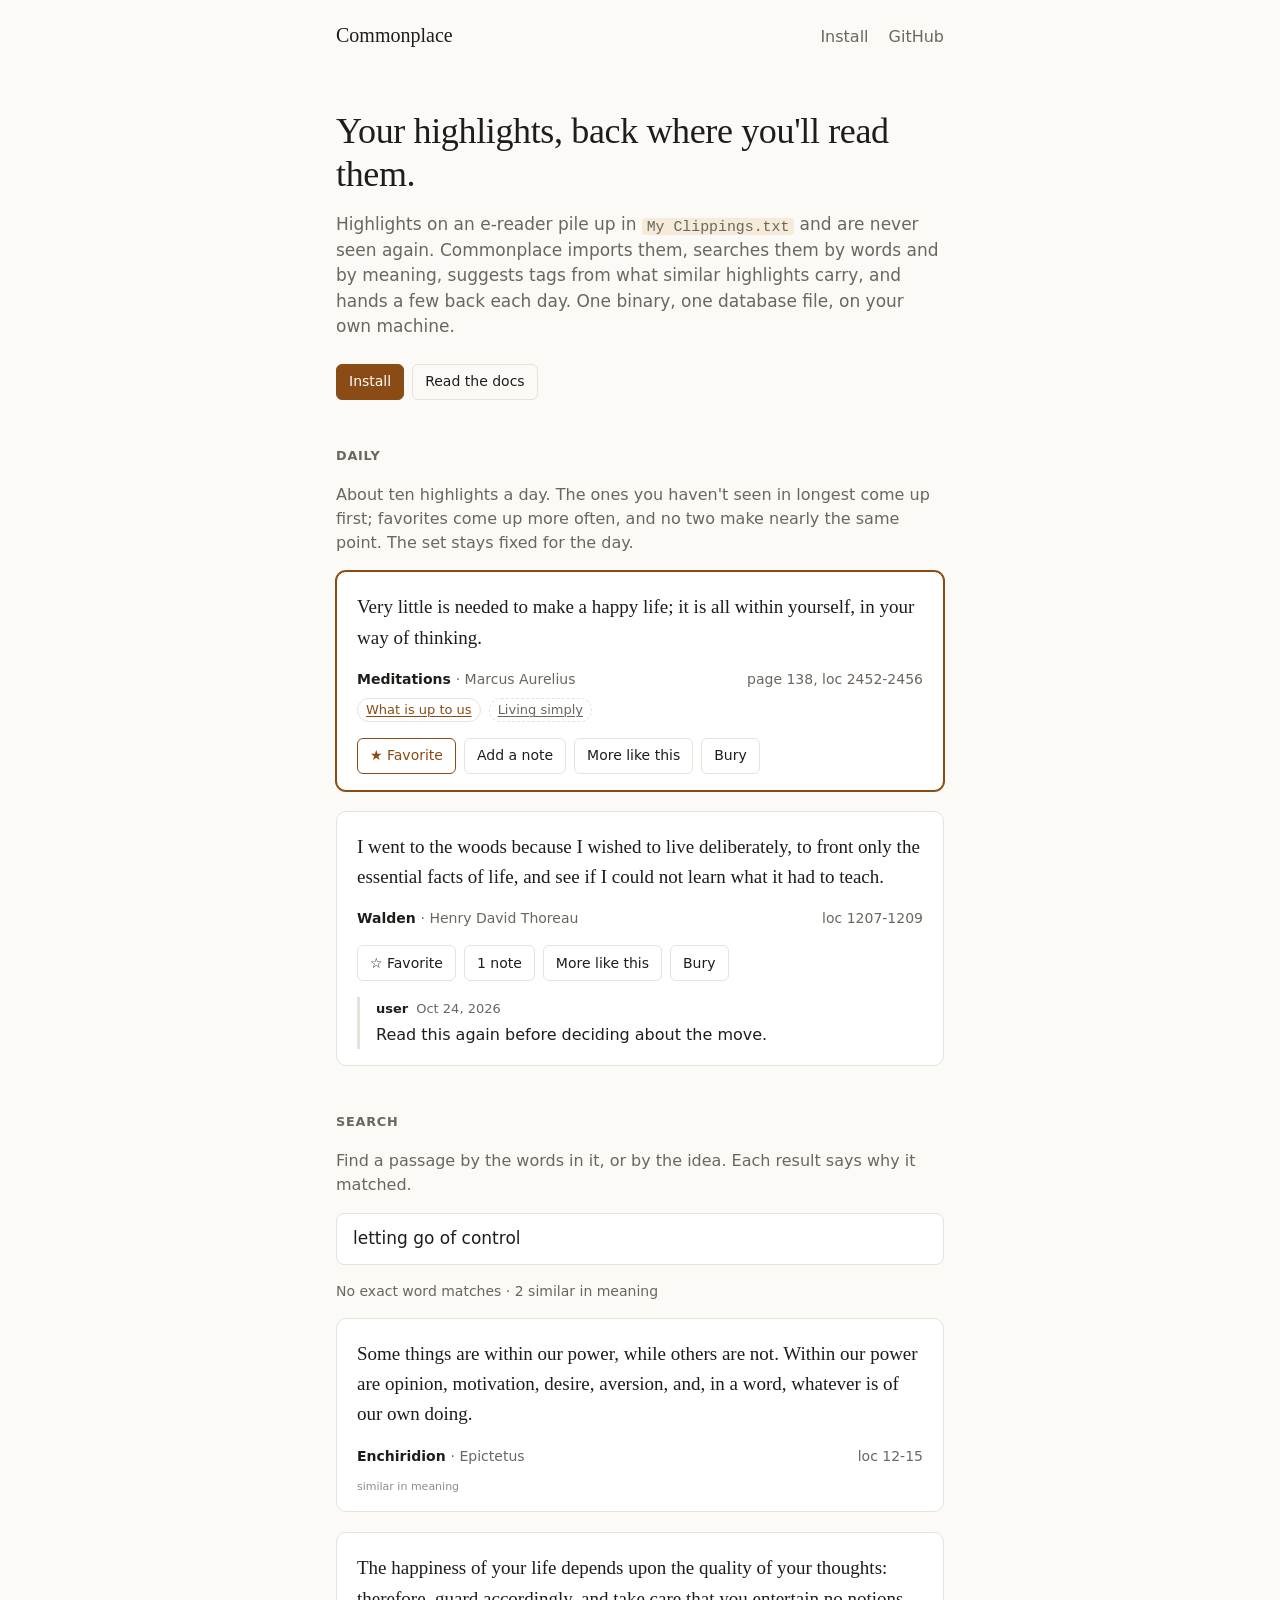
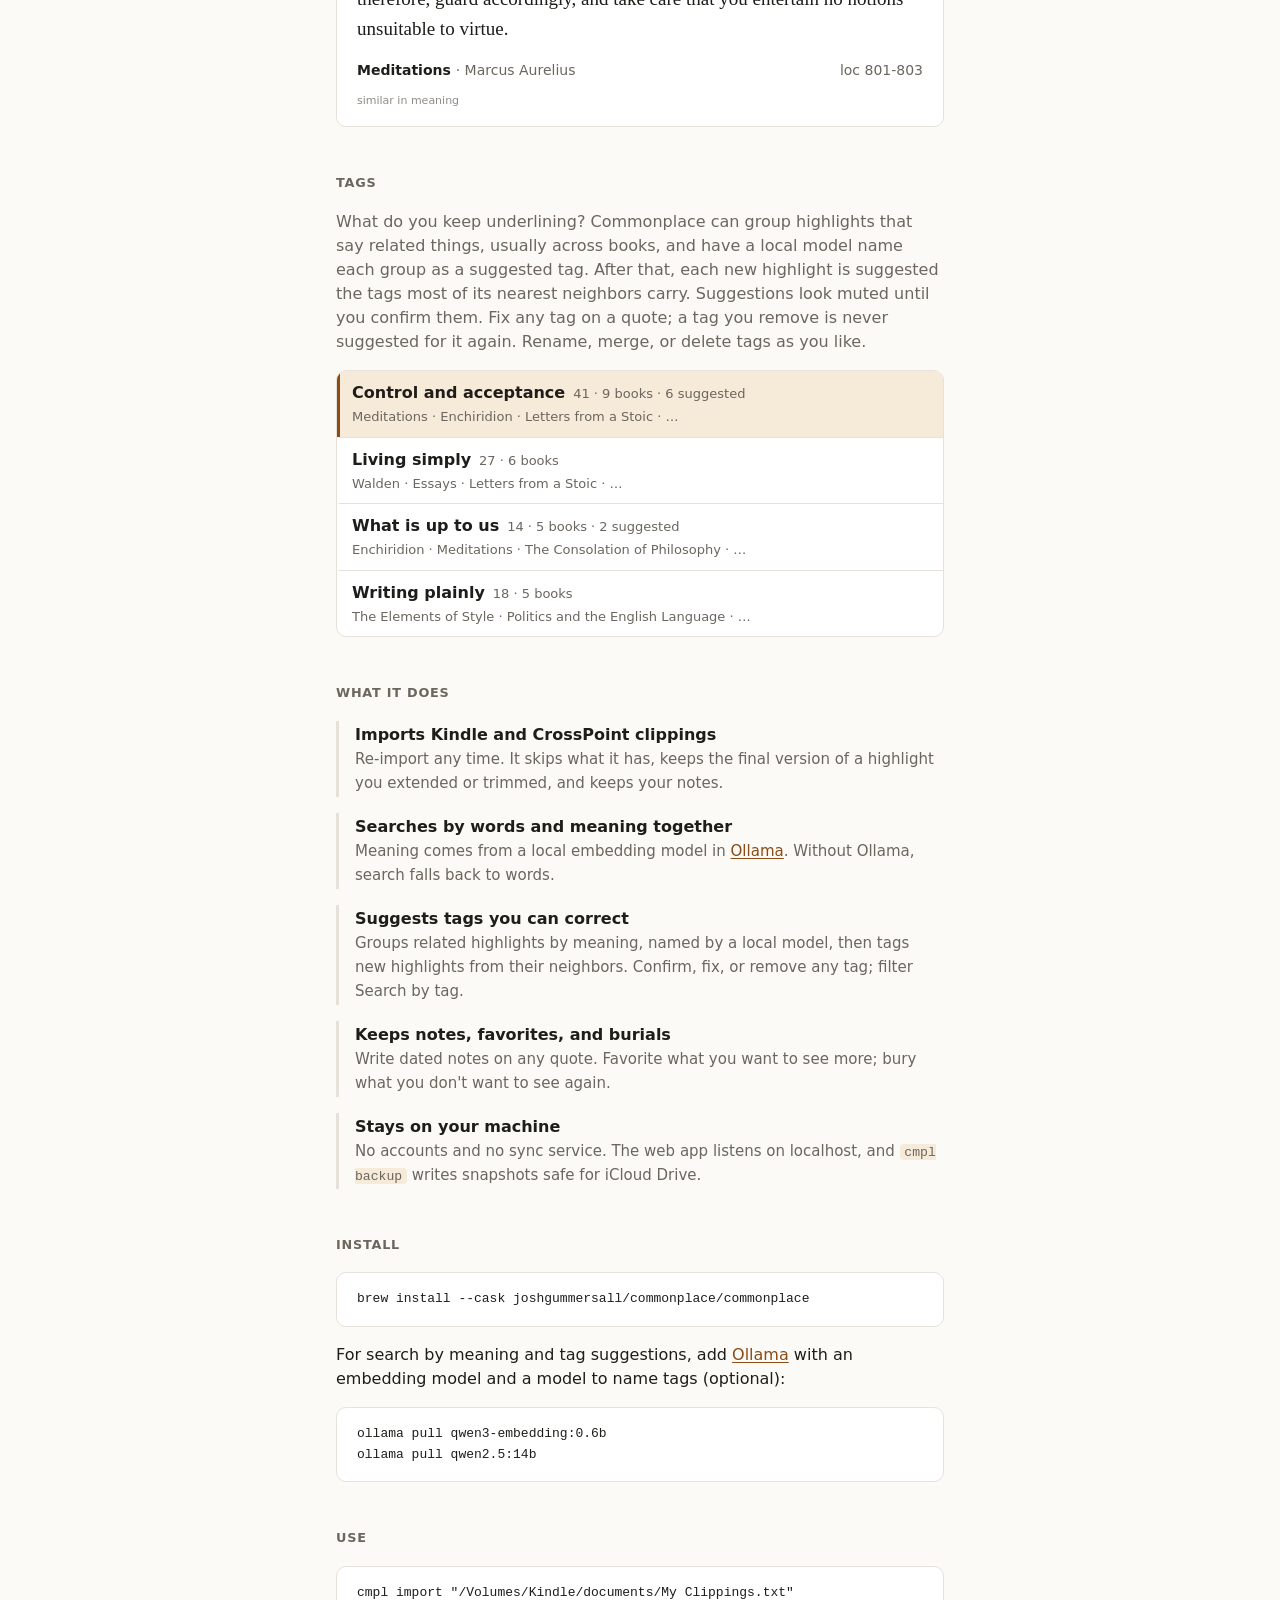
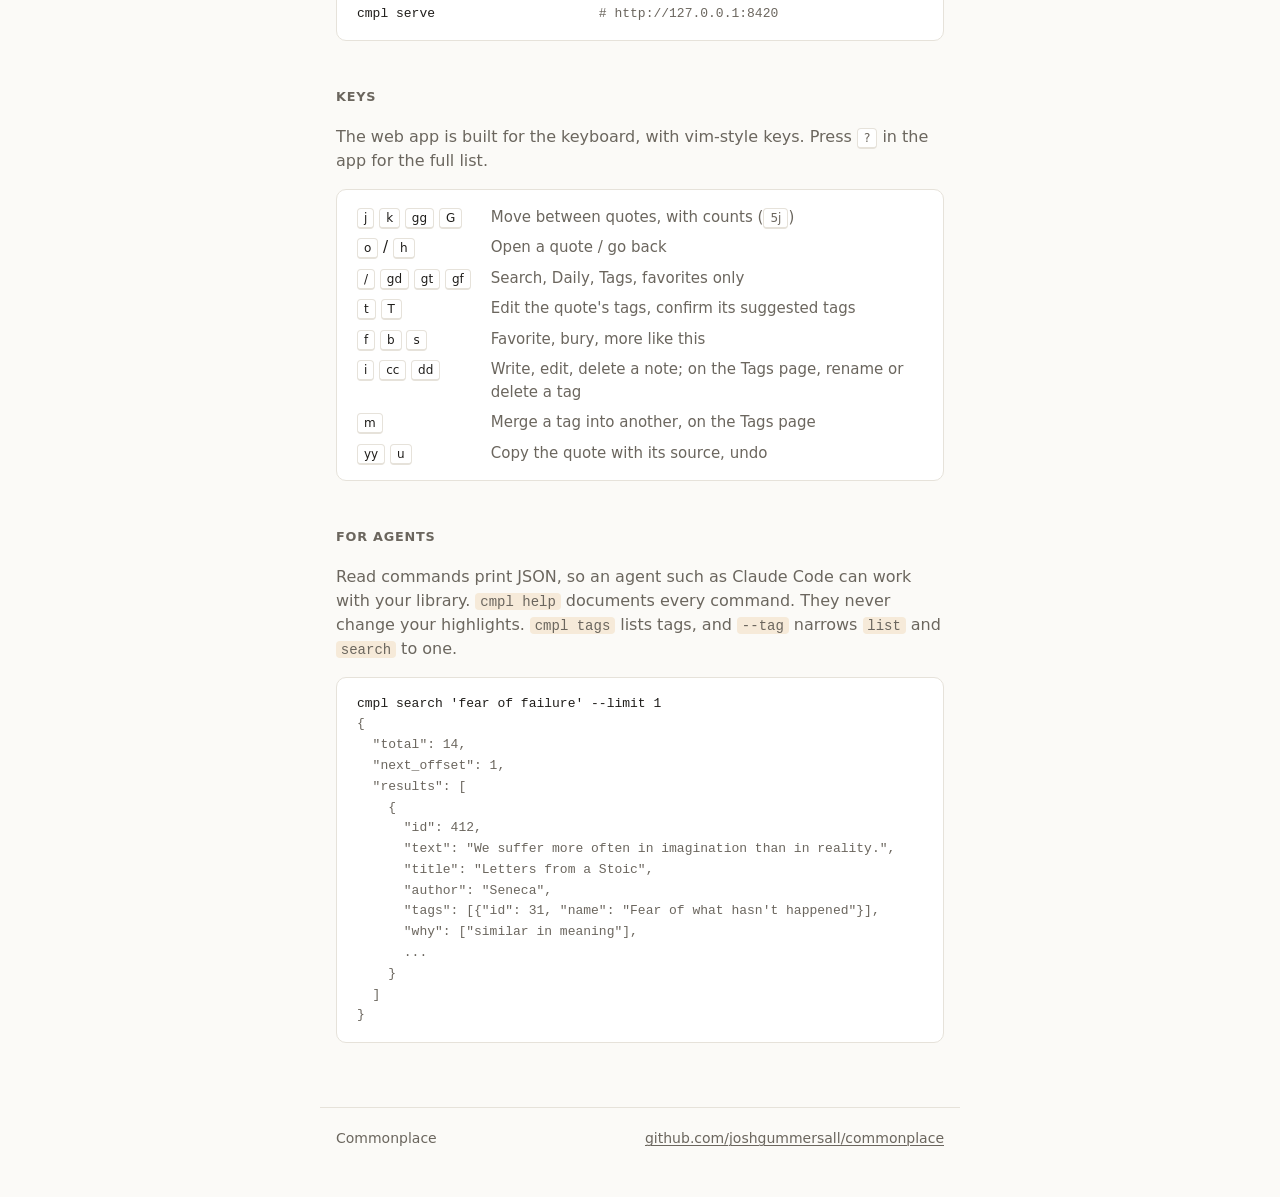
==== commit 7942f88a: "Hide buried highlights from the web app, and ask before burying Burying meant only "skip in Daily"; " ====
--- a/docs/index.html
+++ b/docs/index.html
@@ -375,7 +375,7 @@
     <li><strong>Suggests tags you can correct</strong>
       <span>Groups related highlights by meaning, named by a local model, then tags new highlights from their neighbors. Confirm, fix, or remove any tag; filter Search by tag.</span></li>
     <li><strong>Keeps notes, favorites, and burials</strong>
-      <span>Write dated notes on any quote. Favorite what you want to see more; bury what you don't want in Daily.</span></li>
+      <span>Write dated notes on any quote. Favorite what you want to see more; bury what you don't want to see again.</span></li>
     <li><strong>Stays on your machine</strong>
       <span>No accounts and no sync service. The web app listens on localhost, and <code>cmpl backup</code> writes snapshots safe for iCloud Drive.</span></li>
   </ul>
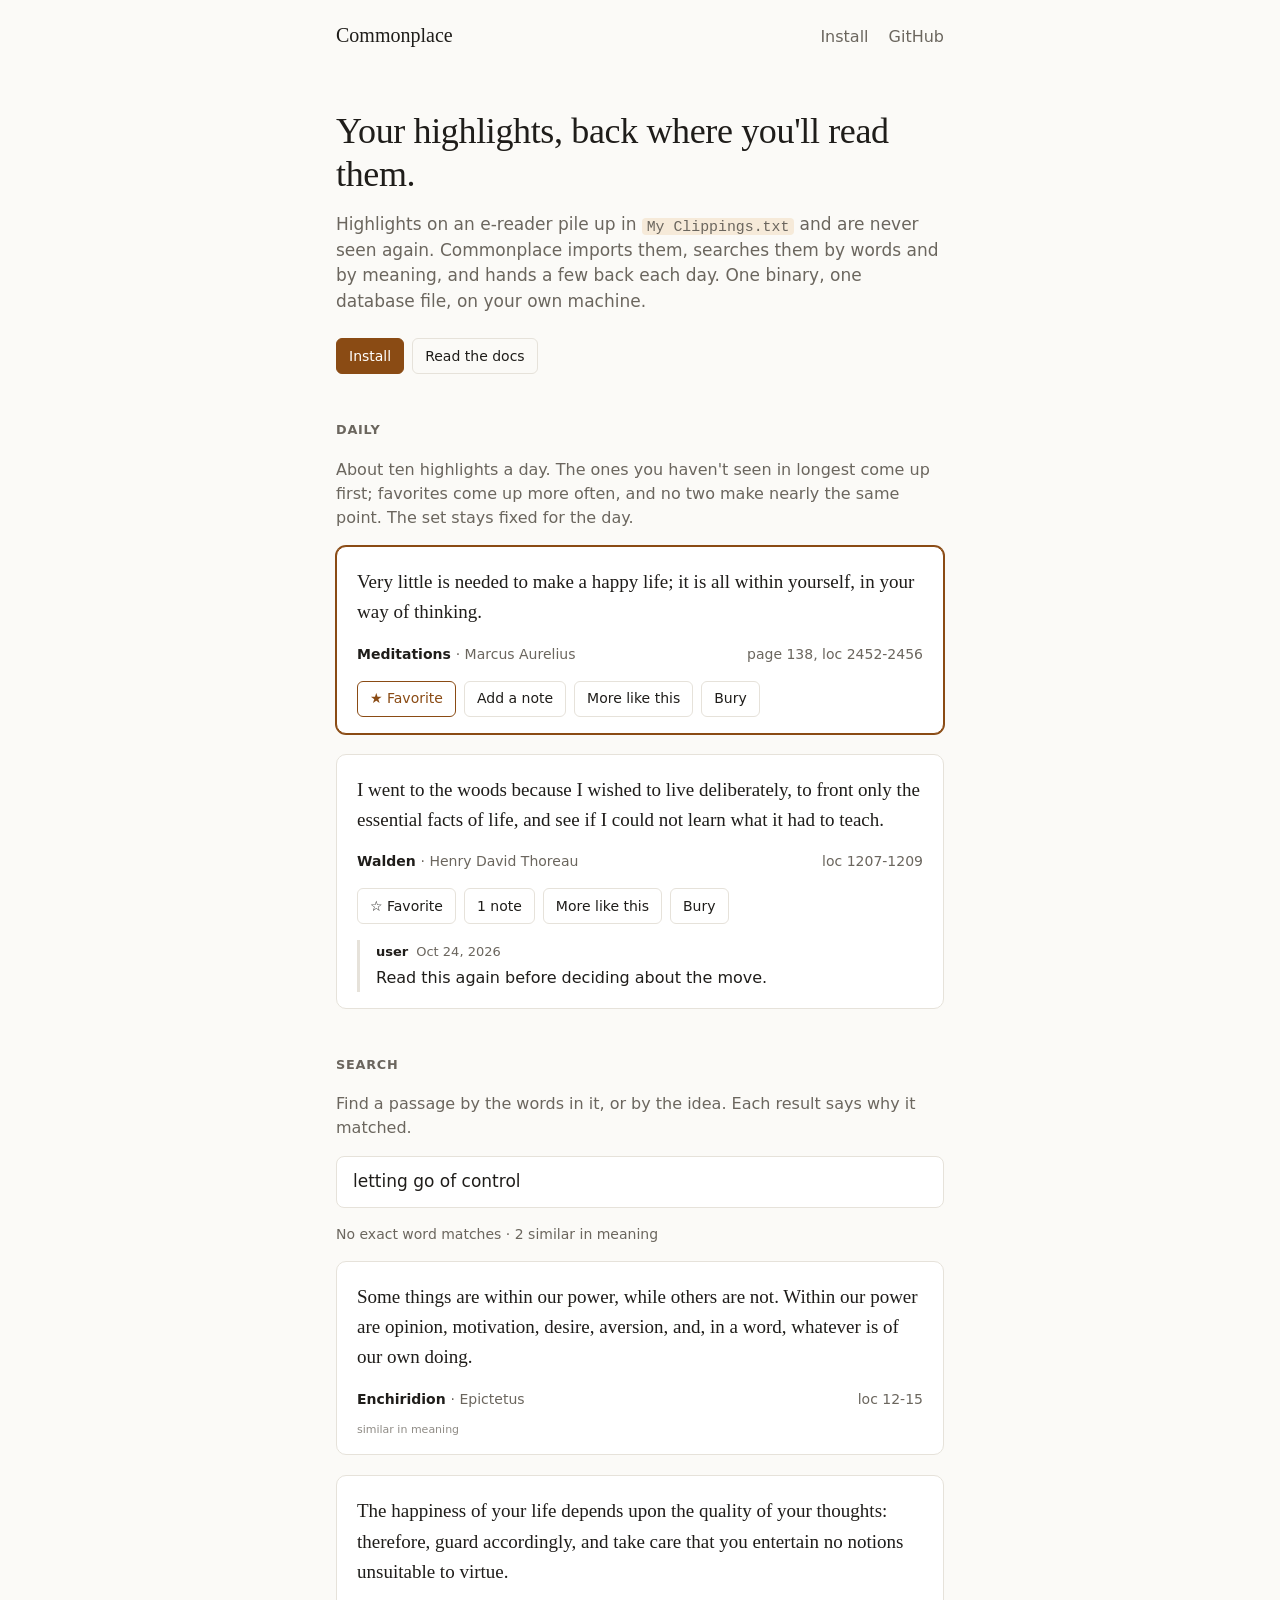
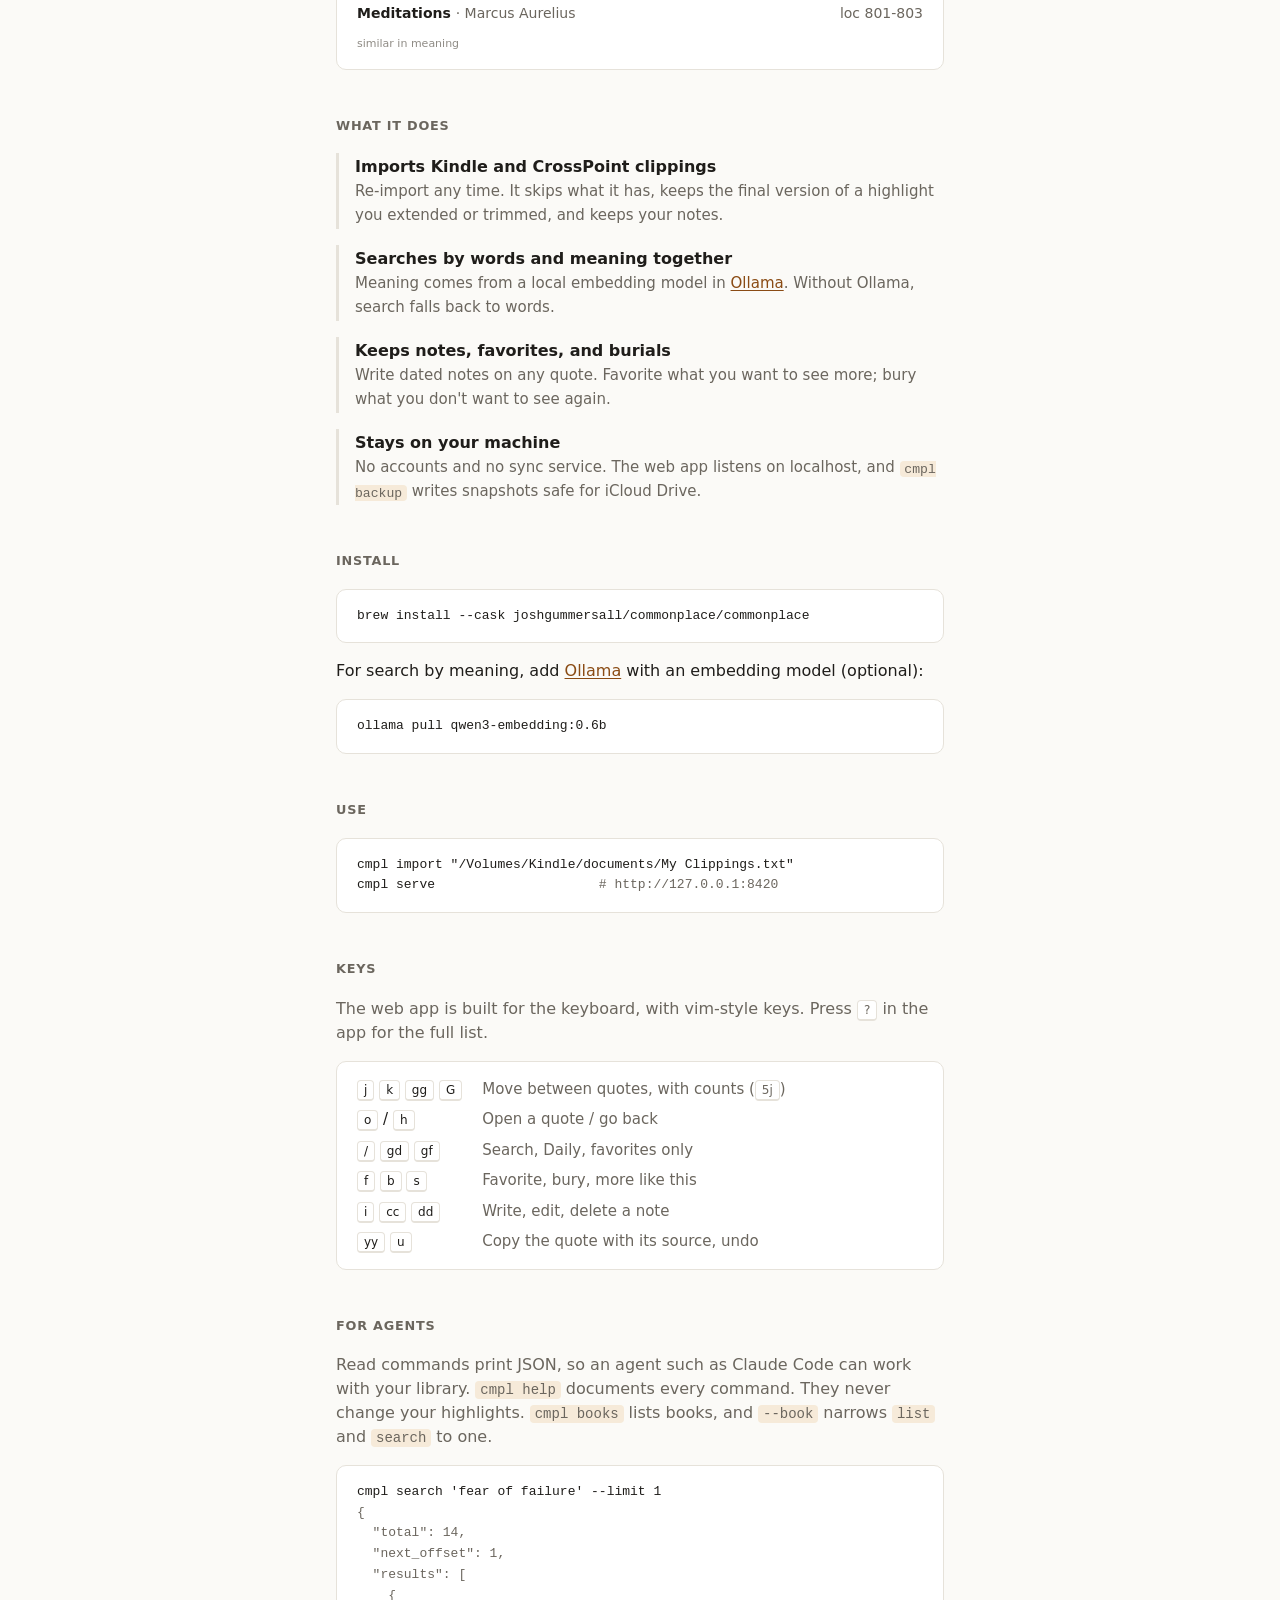
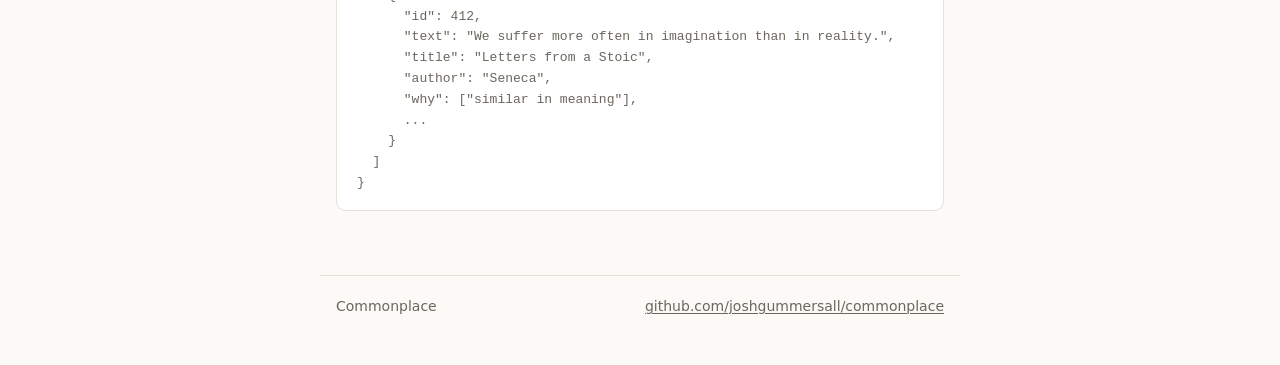
==== commit 3bc21e12: "Remove tags Tags, suggested or not, weren't earning their keep. Take them out entirely until somethi" ====
--- a/docs/index.html
+++ b/docs/index.html
@@ -4,7 +4,7 @@
 <meta charset="utf-8">
 <meta name="viewport" content="width=device-width, initial-scale=1">
 <title>Commonplace · your e-reader highlights, resurfaced</title>
-<meta name="description" content="A personal, self-hosted home for your e-reader highlights: import them, search them by words and by meaning, tag them, with suggestions from a local model, and get a daily shuffle of past highlights back.">
+<meta name="description" content="A personal, self-hosted home for your e-reader highlights: import them, search them by words and by meaning, and get a daily shuffle of past highlights back.">
 <link rel="icon" href="data:,">
 <style>
   /* Tokens and components follow internal/web/static/app.css. */
@@ -157,21 +157,6 @@
   }
   .count { font-size: 0.875rem; color: var(--muted); margin: 0 0 1rem; }
 
-  .card-tags { display: flex; flex-wrap: wrap; gap: 0.375rem 0.5rem; margin-top: 0.5rem; font-size: 0.8125rem; }
-  .tag { border: 1px solid var(--rule); border-radius: 999px; padding: 0.0625rem 0.5rem; }
-  .tag.is-suggested { color: var(--muted); border-style: dashed; }
-
-  /* Tags */
-
-  .tag-list { background: var(--surface); border: 1px solid var(--rule); border-radius: 10px; overflow: hidden; }
-  .tag-row { display: flex; align-items: flex-start; gap: 0.5rem; padding: 0.625rem 0.75rem; border-left: 3px solid transparent; }
-  .tag-row + .tag-row { border-top: 1px solid var(--rule); }
-  .tag-row.is-current { border-left-color: var(--accent); background: var(--accent-soft); }
-  .tag-main { flex: 1; min-width: 0; }
-  .tag-name { font-weight: 600; }
-  .tag-count { font-size: 0.8125rem; color: var(--muted); margin-left: 0.5rem; white-space: nowrap; }
-  .tag-books { margin: 0.125rem 0 0; font-size: 0.8125rem; color: var(--muted); overflow: hidden; text-overflow: ellipsis; white-space: nowrap; }
-
   /* Notes */
 
   .note { border-left: 3px solid var(--rule); padding: 0.125rem 0 0.125rem 1rem; margin-top: 1rem; }
@@ -264,8 +249,7 @@
   <section class="hero">
     <h1>Your highlights, back where you'll read them.</h1>
     <p>Highlights on an e-reader pile up in <code>My Clippings.txt</code> and are never seen again.
-      Commonplace imports them, searches them by words and by meaning, suggests tags from what
-      similar highlights carry, and hands a few back each day.
+      Commonplace imports them, searches them by words and by meaning, and hands a few back each day.
       One binary, one database file, on your own machine.</p>
     <div class="actions">
       <a class="button primary" href="#install">Install</a>
@@ -283,7 +267,6 @@
         <cite>Meditations <span class="author">Marcus Aurelius</span></cite>
         <span>page 138, loc 2452-2456</span>
       </footer>
-      <div class="card-tags"><a class="tag" href="#tags">What is up to us</a><a class="tag is-suggested" href="#tags">Living simply</a></div>
       <div class="actions">
         <span class="button on">★ Favorite</span>
         <span class="button">Add a note</span>
@@ -333,47 +316,12 @@
     </article>
   </div>
 
-  <h2 id="tags">Tags</h2>
-  <p class="lede">What do you keep underlining? Commonplace can group highlights that say related things,
-    usually across books, and have a local model name each group as a suggested tag. After that, each new
-    highlight is suggested the tags most of its nearest neighbors carry. Suggestions look muted until you
-    confirm them. Fix any tag on a quote; a tag you remove is never suggested for it again.
-    Rename, merge, or delete tags as you like.</p>
-  <div class="tag-list">
-    <div class="tag-row is-current">
-      <div class="tag-main">
-        <span class="tag-name">Control and acceptance</span><span class="tag-count">41 · 9 books · 6 suggested</span>
-        <p class="tag-books">Meditations · Enchiridion · Letters from a Stoic · …</p>
-      </div>
-    </div>
-    <div class="tag-row">
-      <div class="tag-main">
-        <span class="tag-name">Living simply</span><span class="tag-count">27 · 6 books</span>
-        <p class="tag-books">Walden · Essays · Letters from a Stoic · …</p>
-      </div>
-    </div>
-    <div class="tag-row">
-      <div class="tag-main">
-        <span class="tag-name">What is up to us</span><span class="tag-count">14 · 5 books · 2 suggested</span>
-        <p class="tag-books">Enchiridion · Meditations · The Consolation of Philosophy · …</p>
-      </div>
-    </div>
-    <div class="tag-row">
-      <div class="tag-main">
-        <span class="tag-name">Writing plainly</span><span class="tag-count">18 · 5 books</span>
-        <p class="tag-books">The Elements of Style · Politics and the English Language · …</p>
-      </div>
-    </div>
-  </div>
-
   <h2>What it does</h2>
   <ul class="features">
     <li><strong>Imports Kindle and CrossPoint clippings</strong>
       <span>Re-import any time. It skips what it has, keeps the final version of a highlight you extended or trimmed, and keeps your notes.</span></li>
     <li><strong>Searches by words and meaning together</strong>
       <span>Meaning comes from a local embedding model in <a href="https://ollama.com/">Ollama</a>. Without Ollama, search falls back to words.</span></li>
-    <li><strong>Suggests tags you can correct</strong>
-      <span>Groups related highlights by meaning, named by a local model, then tags new highlights from their neighbors. Confirm, fix, or remove any tag; filter Search by tag.</span></li>
     <li><strong>Keeps notes, favorites, and burials</strong>
       <span>Write dated notes on any quote. Favorite what you want to see more; bury what you don't want to see again.</span></li>
     <li><strong>Stays on your machine</strong>
@@ -382,9 +330,8 @@
 
   <h2 id="install">Install</h2>
   <pre><code>brew install --cask joshgummersall/commonplace/commonplace</code></pre>
-  <p>For search by meaning and tag suggestions, add <a href="https://ollama.com/">Ollama</a> with an embedding model and a model to name tags (optional):</p>
-  <pre><code>ollama pull qwen3-embedding:0.6b
-ollama pull qwen2.5:14b</code></pre>
+  <p>For search by meaning, add <a href="https://ollama.com/">Ollama</a> with an embedding model (optional):</p>
+  <pre><code>ollama pull qwen3-embedding:0.6b</code></pre>
 
   <h2>Use</h2>
   <pre><code>cmpl import "/Volumes/Kindle/documents/My Clippings.txt"
@@ -395,18 +342,16 @@
   <dl class="keys">
     <dt><kbd>j</kbd> <kbd>k</kbd> <kbd>gg</kbd> <kbd>G</kbd></dt><dd>Move between quotes, with counts (<kbd>5j</kbd>)</dd>
     <dt><kbd>o</kbd> / <kbd>h</kbd></dt><dd>Open a quote / go back</dd>
-    <dt><kbd>/</kbd> <kbd>gd</kbd> <kbd>gt</kbd> <kbd>gf</kbd></dt><dd>Search, Daily, Tags, favorites only</dd>
-    <dt><kbd>t</kbd> <kbd>T</kbd></dt><dd>Edit the quote's tags, confirm its suggested tags</dd>
+    <dt><kbd>/</kbd> <kbd>gd</kbd> <kbd>gf</kbd></dt><dd>Search, Daily, favorites only</dd>
     <dt><kbd>f</kbd> <kbd>b</kbd> <kbd>s</kbd></dt><dd>Favorite, bury, more like this</dd>
-    <dt><kbd>i</kbd> <kbd>cc</kbd> <kbd>dd</kbd></dt><dd>Write, edit, delete a note; on the Tags page, rename or delete a tag</dd>
-    <dt><kbd>m</kbd></dt><dd>Merge a tag into another, on the Tags page</dd>
+    <dt><kbd>i</kbd> <kbd>cc</kbd> <kbd>dd</kbd></dt><dd>Write, edit, delete a note</dd>
     <dt><kbd>yy</kbd> <kbd>u</kbd></dt><dd>Copy the quote with its source, undo</dd>
   </dl>
 
   <h2>For agents</h2>
   <p class="lede">Read commands print JSON, so an agent such as Claude Code can work with your library.
     <code>cmpl help</code> documents every command. They never change your highlights.
-    <code>cmpl tags</code> lists tags, and <code>--tag</code> narrows <code>list</code> and <code>search</code> to one.</p>
+    <code>cmpl books</code> lists books, and <code>--book</code> narrows <code>list</code> and <code>search</code> to one.</p>
   <pre><code>cmpl search 'fear of failure' --limit 1
 <span class="c">{
   "total": 14,
@@ -417,7 +362,6 @@
       "text": "We suffer more often in imagination than in reality.",
       "title": "Letters from a Stoic",
       "author": "Seneca",
-      "tags": [{"id": 31, "name": "Fear of what hasn't happened"}],
       "why": ["similar in meaning"],
       ...
     }
